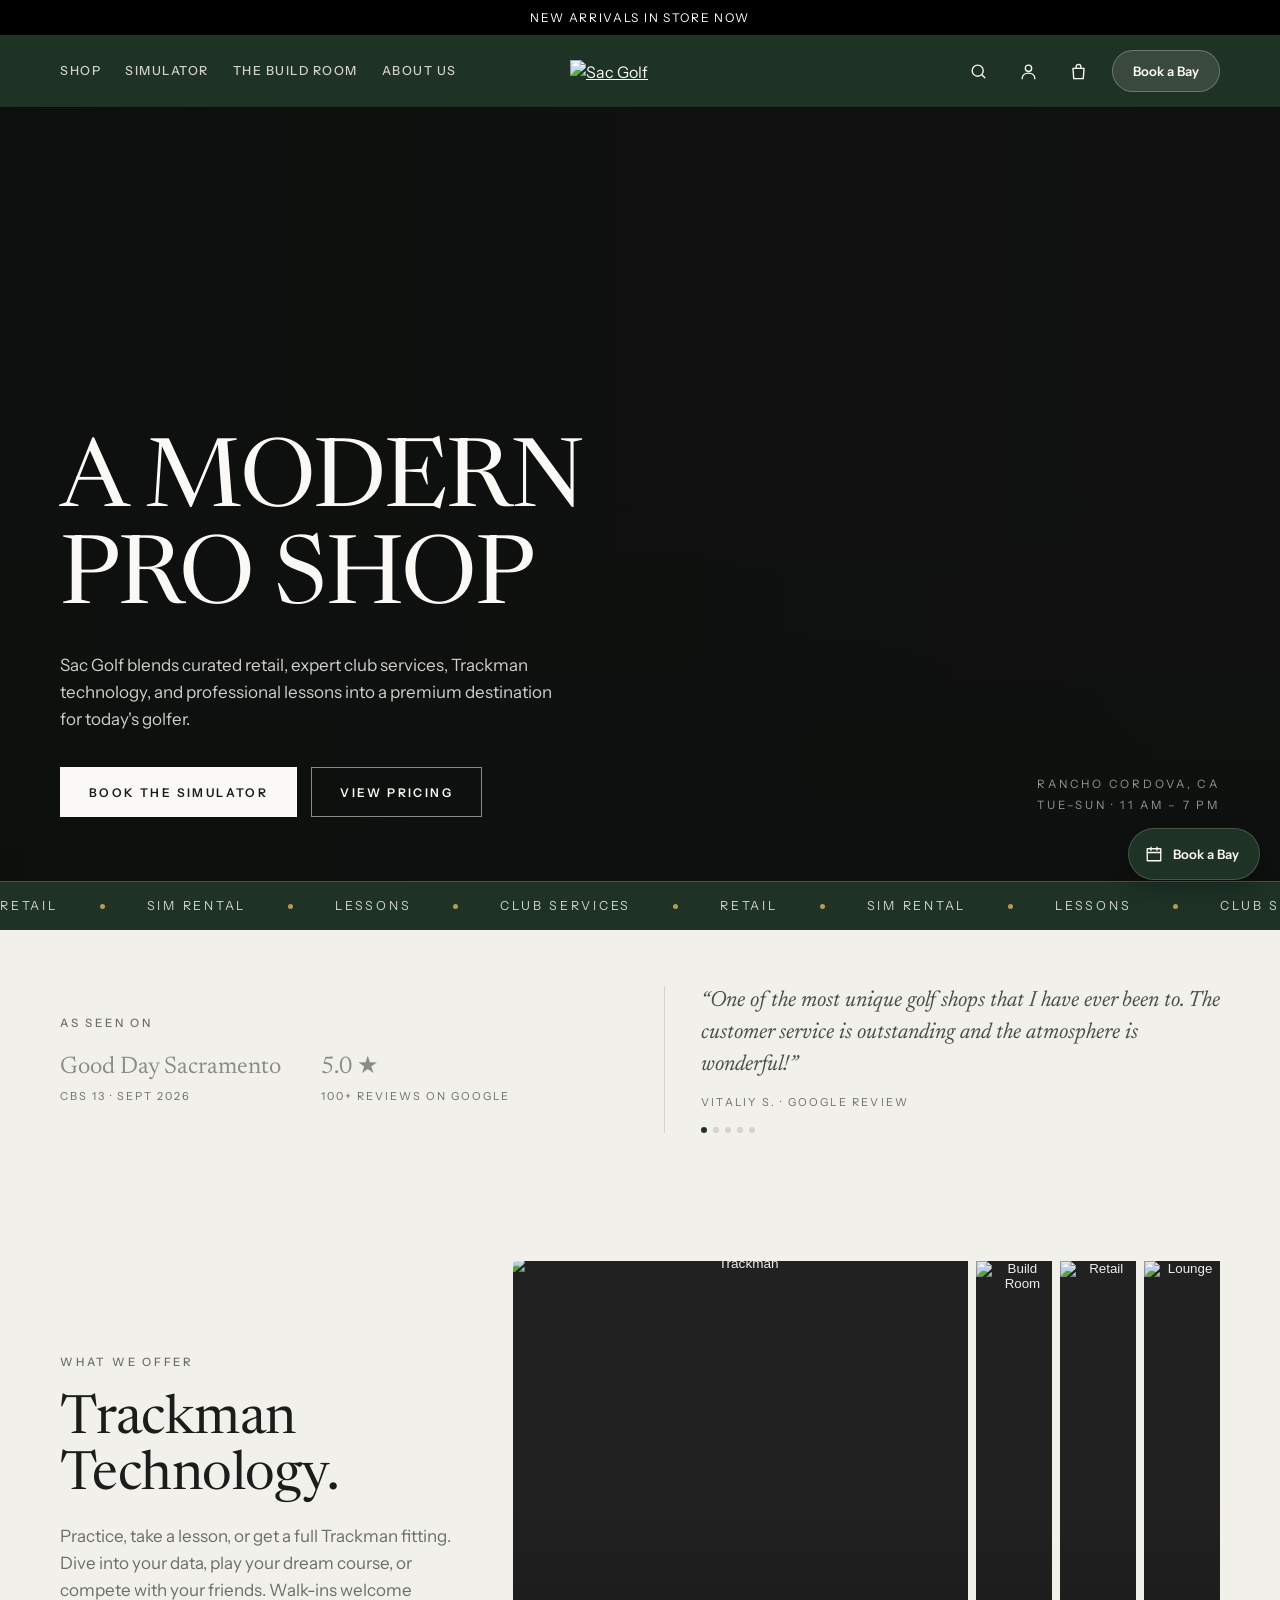
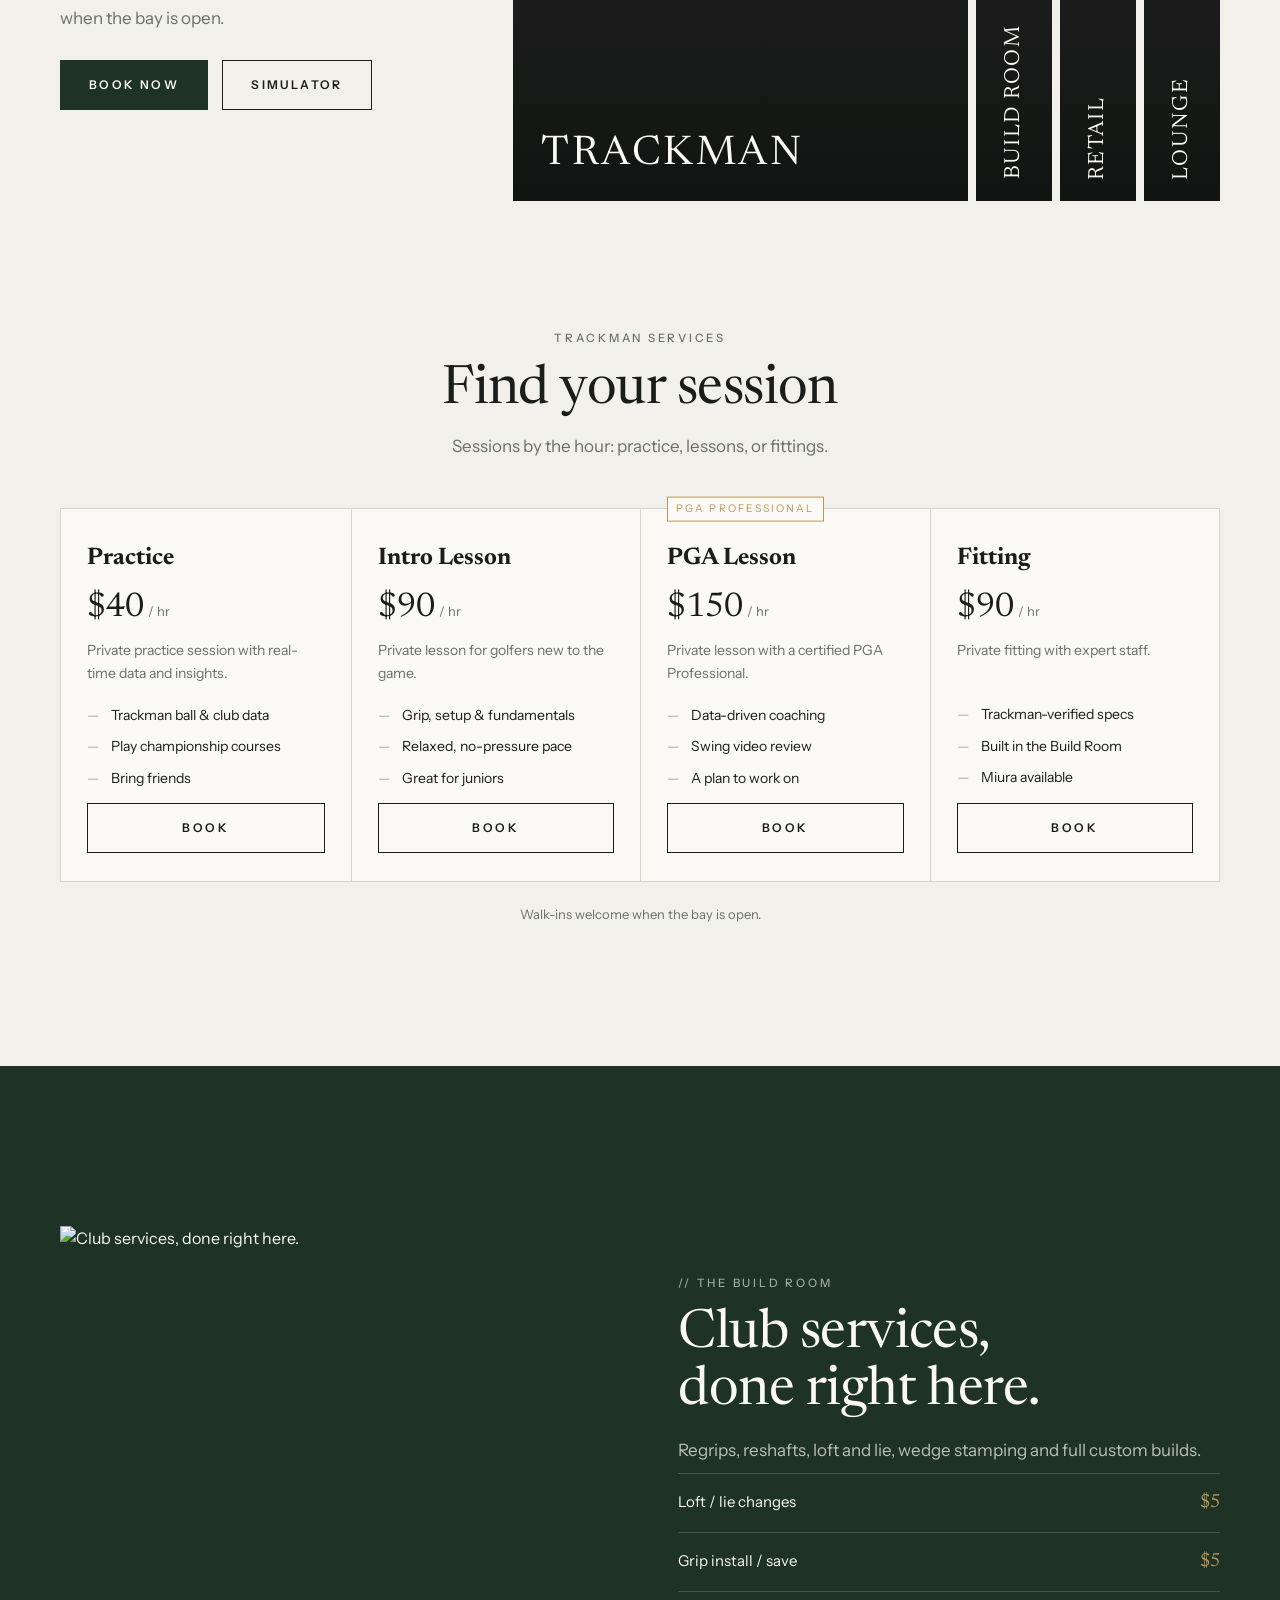
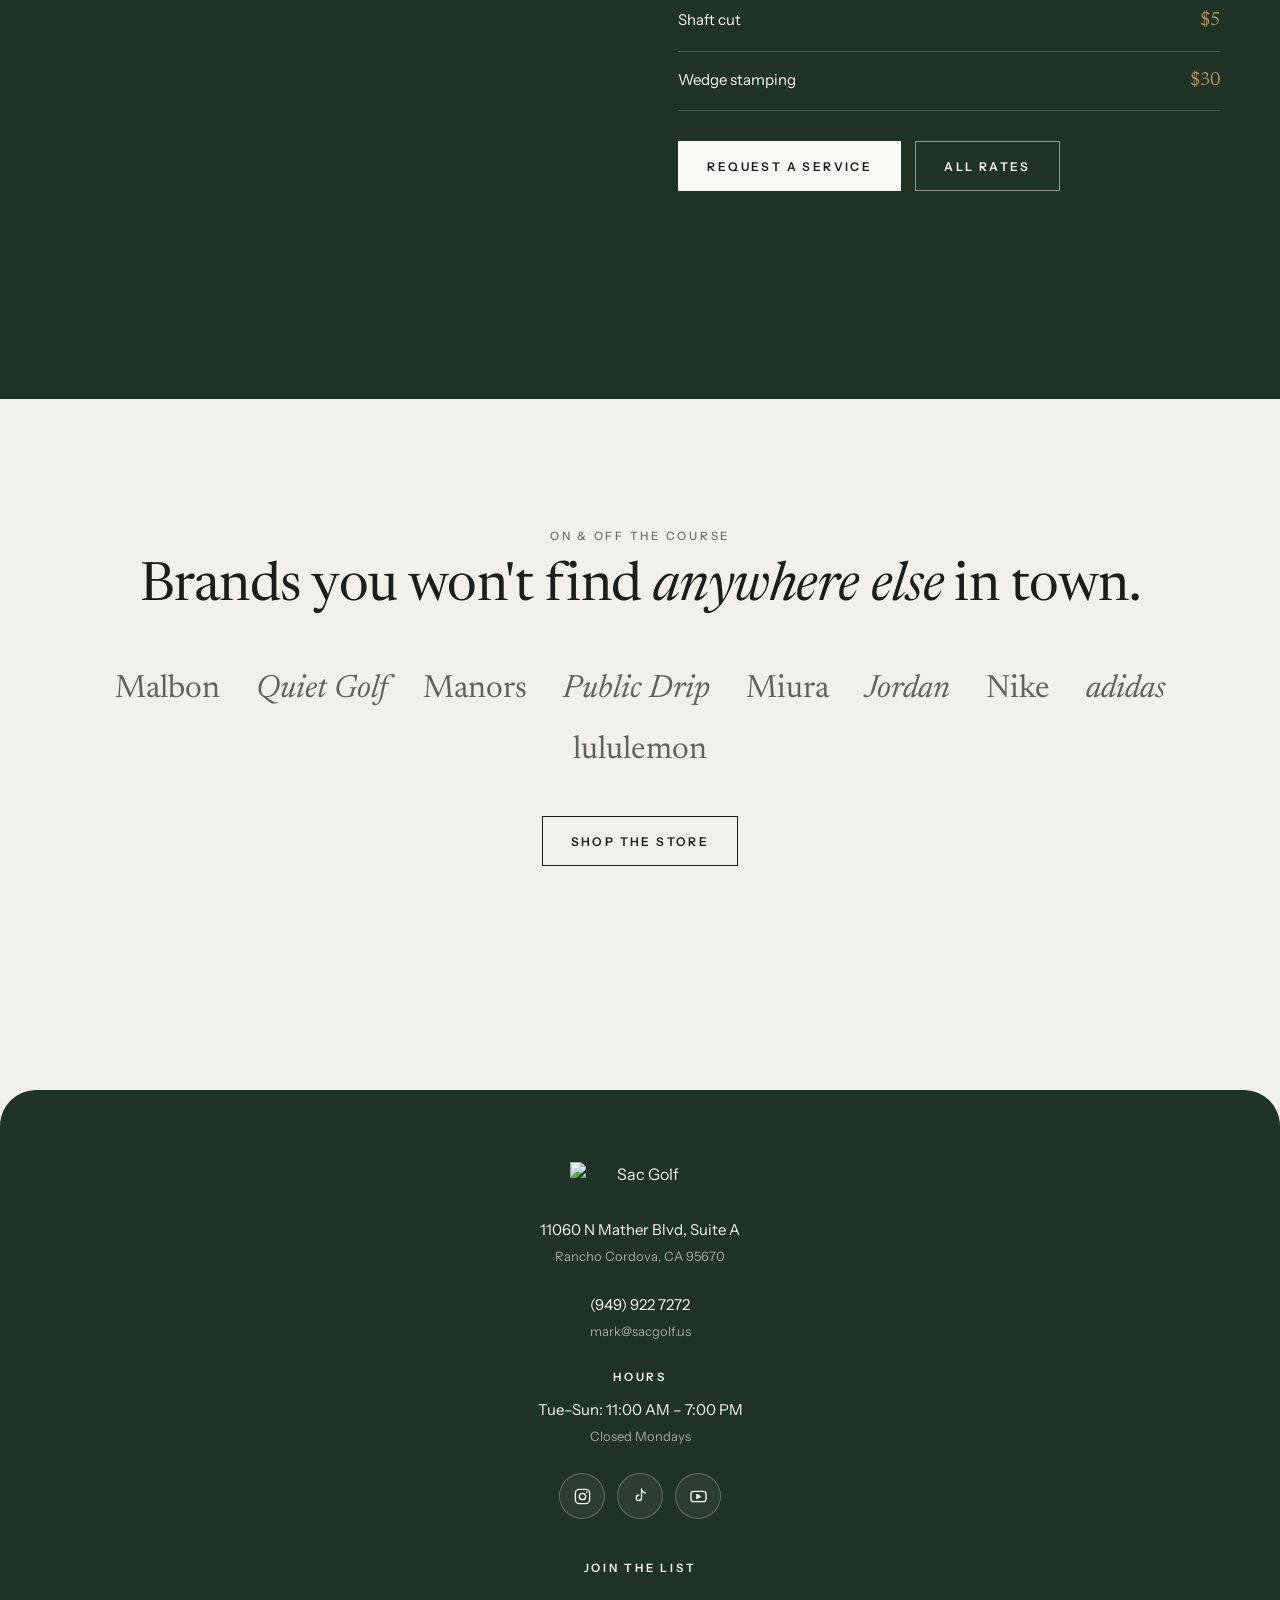
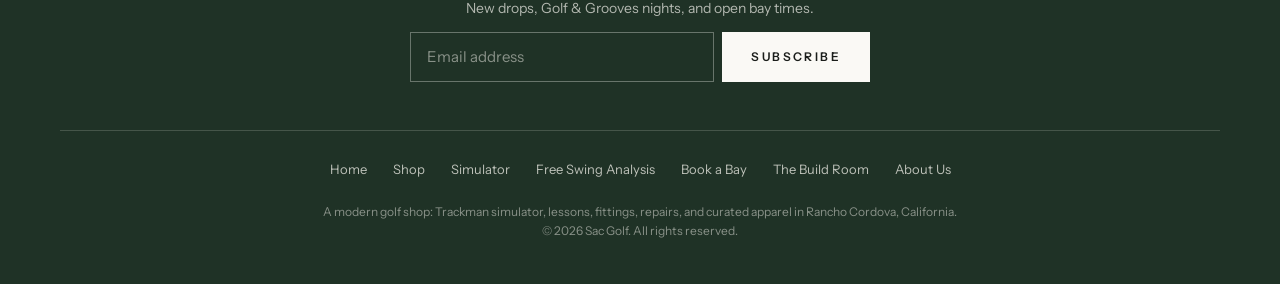
==== index.html @ 661e0b14 "Mirror Sac Golf sandbox theme preview (195742269811) for review" ====
<!doctype html>
<html lang="en">
<head>
  <meta charset="utf-8">
  <meta name="viewport" content="width=device-width, initial-scale=1, viewport-fit=cover">
  <link rel="canonical" href="index.html">
  <title>Sac Golf</title><meta name="description" content="A MODERN PRO SHOP - From curated retail and custom club builds to lessons, and professional fitting. Everything we do is centered around helping golfers get more out of their game.">
<link rel="icon" type="image/png" href="#" data-sg-offline="/cdn/shop/files/7.png">
  <link rel="preconnect" href="https://fonts.googleapis.com">
  <link rel="preconnect" href="https://fonts.gstatic.com" crossorigin>
  <link rel="stylesheet" href="https://fonts.googleapis.com/css2?family=Newsreader:ital,opsz,wght@0,6..72,300..500;1,6..72,300..500&family=Instrument+Sans:wght@400;500;600&family=JetBrains+Mono:wght@400;500&display=swap">
  <link href="assets/sg-base.css" rel="stylesheet" type="text/css" media="all" />
<meta property="og:image" content="https://cdn.shopify.com/s/files/1/1003/1339/9667/files/untitled-132_bd68ade9-c3cf-4fe1-9b6f-ddc241a2c832.jpg?v=1788037961" />
<meta property="og:image:secure_url" content="https://cdn.shopify.com/s/files/1/1003/1339/9667/files/untitled-132_bd68ade9-c3cf-4fe1-9b6f-ddc241a2c832.jpg?v=1788037961" />
<meta property="og:image:width" content="2912" />
<meta property="og:image:height" content="4368" />
<link rel="stylesheet" href="assets/review.css">
</head>
<body data-page="index">
  <a class="visually-hidden" href="#MainContent">Skip to content</a><div class="splash" aria-hidden="true"><img src="https://sac.golf/cdn/shop/files/LOGO-WHITE.png?width=320" alt="" width="150" height="24"><p>A modern pro shop.</p>
    </div><div id="shopify-section-sg-header" class="shopify-section"><div class="announce"><a href="contact.html">New arrivals in store now</a></div>
<header class="header">
  <div class="wrap header__row">
    <a class="header__logo" href="index.html" aria-label="Sac Golf home"><img src="https://sac.golf/cdn/shop/files/LOGO-WHITE.png?width=320" alt="Sac Golf" width="140" height="22"></a>
    <nav class="nav" aria-label="Main">
      <a href="contact.html">Shop</a>
      <div class="nav__group">
        <a href="simulator.html">Simulator</a>
        <div class="nav__menu">
          <a href="simulator.html?service=practice#book">Practice</a>
          <a href="simulator.html?service=lesson#book">Lessons</a>
          <a href="simulator.html?service=fitting#book">Fittings</a>
          <a href="simulator.html?service=free#book">Free Swing Analysis</a>
        </div>
      </div>
      <a href="repairs.html">The Build Room</a>
      <a href="about-sac-golf.html">About Us</a>
    </nav>
    <div class="header__tools">
      <a class="iconbtn hide-sm" href="#" data-sg-offline="/search" aria-label="Search"><svg width="19" height="19" viewBox="0 0 24 24" fill="none" stroke="currentColor" stroke-width="1.7" stroke-linecap="round"><circle cx="11" cy="11" r="7"/><path d="M20 20l-3.5-3.5"/></svg></a><a class="iconbtn hide-sm" href="#" data-sg-offline="/account" aria-label="Account"><svg width="19" height="19" viewBox="0 0 24 24" fill="none" stroke="currentColor" stroke-width="1.7" stroke-linecap="round"><circle cx="12" cy="8" r="4"/><path d="M4 21c0-4.4 3.6-7 8-7s8 2.6 8 7"/></svg></a><a class="iconbtn sg-cart" href="#" data-sg-offline="/cart" aria-label="Cart, 0 items"><svg width="19" height="19" viewBox="0 0 24 24" fill="none" stroke="currentColor" stroke-width="1.7" stroke-linecap="round" stroke-linejoin="round"><path d="M5 8h14l-1 13H6z"/><path d="M9 8V6a3 3 0 0 1 6 0v2"/></svg></a>
      <a class="pill hide-sm" href="simulator.html#book">Book a Bay</a>
      <button class="iconbtn menu-toggle" type="button" aria-label="Open menu" aria-expanded="false" aria-controls="drawer"><svg width="22" height="22" viewBox="0 0 24 24" fill="none" stroke="currentColor" stroke-width="1.7" stroke-linecap="round"><path d="M4 7h16M4 12h16M4 17h16"/></svg></button>
    </div>
  </div>
</header>
<div class="drawer" id="drawer" aria-hidden="true">
  <div class="drawer__top">
    <img src="https://sac.golf/cdn/shop/files/LOGO-WHITE.png?width=320" alt="Sac Golf" width="120" height="19">
    <button class="iconbtn drawer-close" type="button" aria-label="Close menu"><svg width="22" height="22" viewBox="0 0 24 24" fill="none" stroke="currentColor" stroke-width="1.7" stroke-linecap="round"><path d="M6 6l12 12M18 6L6 18"/></svg></button>
  </div>
  <a class="big" href="contact.html">Shop</a>
  <a class="big" href="simulator.html">Simulator</a>
  <a class="small" href="simulator.html?service=practice#book">Practice</a>
  <a class="small" href="simulator.html?service=lesson#book">Lessons</a>
  <a class="small" href="simulator.html?service=fitting#book">Fittings</a>
  <a class="small" href="simulator.html?service=free#book">Free Swing Analysis</a>
  <a class="big" href="repairs.html">The Build Room</a>
  <a class="big" href="about-sac-golf.html">About Us</a>
  <a class="small" href="#" data-sg-offline="/search">Search</a><a class="small" href="#" data-sg-offline="/account">Account</a><a class="btn btn--light" style="margin-top:24px" href="simulator.html#book">Book a Bay</a>
</div>
</div>
  <main id="MainContent">
    <div id="shopify-section-template--29298992841075__hero" class="shopify-section"><section class="hero" aria-labelledby="hero-title-template--29298992841075__hero"><video playsinline="true" autoplay="autoplay" loop="loop" muted="muted" preload="metadata" poster="https://sac.golf/cdn/shop/files/preview_images/21d7eeb1ca424744a8695c7374a95255.thumbnail.0000000000_1600x.jpg?v=1785068039"><source src="https://sac.golf/cdn/shop/videos/c/vp/21d7eeb1ca424744a8695c7374a95255/21d7eeb1ca424744a8695c7374a95255.HD-1080p-7.2Mbps-89930348.mp4?v=0" type="video/mp4"><img src="https://sac.golf/cdn/shop/files/preview_images/21d7eeb1ca424744a8695c7374a95255.thumbnail.0000000000_1600x.jpg?v=1785068039"></video>
<div class="wrap hero__inner">
    <div>
      <h1 id="hero-title-template--29298992841075__hero" class="display">A MODERN PRO SHOP</h1>
      <p class="lede">Sac Golf blends curated retail, expert club services, Trackman technology, and professional lessons into a premium destination for today's golfer.</p>
      <div class="hero__ctas"><a class="btn btn--light" href="simulator.html#book">Book the simulator</a><a class="btn btn--ghost-light" href="#pricing">View pricing</a></div>
    </div>
    <div class="hero__meta">Rancho Cordova, CA<br />
Tue–Sun · 11 AM – 7 PM</div>
  </div>
</section>
</div><div id="shopify-section-template--29298992841075__marquee" class="shopify-section"><div class="marquee" aria-label="Retail, Sim Rental, Lessons, Club Services">
  <div class="marquee__track" aria-hidden="true"><span >Retail</span><span >Sim Rental</span><span >Lessons</span><span >Club Services</span><span >Retail</span><span >Sim Rental</span><span >Lessons</span><span >Club Services</span><span >Retail</span><span >Sim Rental</span><span >Lessons</span><span >Club Services</span><span >Retail</span><span >Sim Rental</span><span >Lessons</span><span >Club Services</span></div>
</div>
</div><div id="shopify-section-template--29298992841075__proof" class="shopify-section"><section class="proof">
  <div class="wrap proof__grid">
    <div>
      <div class="eyebrow">As seen on</div>
      <div class="proof__marks"><div class="proof__mark" >Good Day Sacramento<small>CBS 13 · Sept 2026</small></div><div class="proof__mark" >5.0 ★<small>100+ reviews on Google</small></div></div>
    </div><figure class="proof__quote" style="margin:0" data-reviews><div class="review is-on" ><blockquote>“One of the most unique golf shops that I have ever been to. The customer service is outstanding and the atmosphere is wonderful!”</blockquote><cite>Vitaliy S. · Google review</cite></div><div class="review" ><blockquote>“Such a cool addition to Sacramento! This is exactly the kind of golf spot the area needed.”</blockquote><cite>Vanessa W. · Google review</cite></div><div class="review" ><blockquote>“Finally Sac has a modern golf shop, with brands you won't typically find anywhere else.”</blockquote><cite>Devin C. · Google review</cite></div><div class="review" ><blockquote>“Super nice place and super friendly environment! I love the look of the matching ferrules and grips!”</blockquote><cite>Eric M. · Google review</cite></div><div class="review" ><blockquote>“We visited Sac Golf for a golf event and the spot is super cool! We loved the upscale feel.”</blockquote><cite>Paula O. · Google review</cite></div><div class="review__dots" aria-hidden="true"><span class="on"></span><span></span><span></span><span></span><span></span></div></figure>
  </div>
</section>
</div><div id="shopify-section-template--29298992841075__offer" class="shopify-section"><section class="section" style="padding-top:clamp(40px,6vw,72px)">
  <div class="wrap">
    <div class="exp" data-exp>
      <div class="exp__copy reveal">
        <div class="eyebrow">What we offer</div><div class="exp__panel-text" >
            <h2 class="h2">Trackman Technology.</h2>
            <p class="lede" style="margin-top:18px">Practice, take a lesson, or get a full Trackman fitting. Dive into your data, play your dream course, or compete with your friends. Walk-ins welcome when the bay is open.</p>
            <div style="display:flex;gap:14px;flex-wrap:wrap;margin-top:28px"><a class="btn btn--dark" href="simulator.html#book">Book now</a><a class="btn btn--ghost" href="simulator.html">Simulator</a></div>
          </div><div class="exp__panel-text" hidden >
            <h2 class="h2">The Build Room.</h2>
            <p class="lede" style="margin-top:18px">From simple repairs, regrips and reshafts to full custom builds. Matching ferrules, grip colors, wedge stamping, all done in-house.</p>
            <div style="display:flex;gap:14px;flex-wrap:wrap;margin-top:28px"><a class="btn btn--dark" href="repairs.html#request">Inquire</a><a class="btn btn--ghost" href="repairs.html">See rates</a></div>
          </div><div class="exp__panel-text" hidden >
            <h2 class="h2">Curated Retail.</h2>
            <p class="lede" style="margin-top:18px">Apparel and accessories from the brands you won't find at a big-box store: Malbon, Quiet Golf, Manors, Public Drip, Jordan, lululemon, plus Miura irons.</p>
            <div style="display:flex;gap:14px;flex-wrap:wrap;margin-top:28px"><a class="btn btn--dark" href="contact.html">Shop now</a></div>
          </div><div class="exp__panel-text" hidden >
            <h2 class="h2">A place to hang.</h2>
            <p class="lede" style="margin-top:18px">More than a shop: a spot for the local golf community to connect, improve and enjoy the game. Golf & Grooves DJ nights, drops and good company.</p>
            <div style="display:flex;gap:14px;flex-wrap:wrap;margin-top:28px"><a class="btn btn--dark" href="about-sac-golf.html">About us</a><a class="btn btn--ghost" href="https://www.instagram.com/sacgolf/">@sacgolf</a></div>
          </div></div>
      <div class="exp__strip reveal" role="tablist" aria-label="What we offer"><button class="exp__item is-active" type="button" role="tab" aria-selected="true"><img src="https://sac.golf/cdn/shop/files/Screenshot_2026-08-18_at_6.21.37_PM.png?v=1787102600&amp;width=1400" alt="Trackman" srcset="https://sac.golf/cdn/shop/files/Screenshot_2026-08-18_at_6.21.37_PM.png?v=1787102600&amp;width=600 600w, //sac.golf/cdn/shop/files/Screenshot_2026-08-18_at_6.21.37_PM.png?v=1787102600&amp;width=900 900w, //sac.golf/cdn/shop/files/Screenshot_2026-08-18_at_6.21.37_PM.png?v=1787102600&amp;width=1200 1200w" width="1400" height="790" loading="lazy" sizes="100vw">
<span class="exp__label">Trackman</span>
          </button><button class="exp__item" type="button" role="tab" aria-selected="false"><img src="https://sac.golf/cdn/shop/files/DSC01276-2.heic?v=1788036621&amp;width=1400" alt="Build Room" srcset="https://sac.golf/cdn/shop/files/DSC01276-2.heic?v=1788036621&amp;width=600 600w, //sac.golf/cdn/shop/files/DSC01276-2.heic?v=1788036621&amp;width=900 900w, //sac.golf/cdn/shop/files/DSC01276-2.heic?v=1788036621&amp;width=1200 1200w" width="1400" height="2096" loading="lazy" sizes="100vw">
<span class="exp__label">Build Room</span>
          </button><button class="exp__item" type="button" role="tab" aria-selected="false"><img src="https://sac.golf/cdn/shop/files/untitled-132.jpg?v=1787967758&amp;width=1400" alt="Retail" srcset="https://sac.golf/cdn/shop/files/untitled-132.jpg?v=1787967758&amp;width=600 600w, //sac.golf/cdn/shop/files/untitled-132.jpg?v=1787967758&amp;width=900 900w, //sac.golf/cdn/shop/files/untitled-132.jpg?v=1787967758&amp;width=1200 1200w" width="1400" height="2100" loading="lazy" sizes="100vw">
<span class="exp__label">Retail</span>
          </button><button class="exp__item" type="button" role="tab" aria-selected="false"><img src="https://sac.golf/cdn/shop/files/untitled-133.jpg?v=1787968946&amp;width=1400" alt="Lounge" srcset="https://sac.golf/cdn/shop/files/untitled-133.jpg?v=1787968946&amp;width=600 600w, //sac.golf/cdn/shop/files/untitled-133.jpg?v=1787968946&amp;width=900 900w, //sac.golf/cdn/shop/files/untitled-133.jpg?v=1787968946&amp;width=1200 1200w" width="1400" height="933" loading="lazy" sizes="100vw">
<span class="exp__label">Lounge</span>
          </button></div>
    </div>
  </div>
</section>
</div><div id="shopify-section-template--29298992841075__pricing" class="shopify-section"><section class="section" id="pricing" style="padding-top:0">
  <div class="wrap">
    <div class="section__head section__head--center reveal">
      <div class="eyebrow">Trackman services</div>
      <h2 class="h2">Find your session</h2>
      <p class="lede">Sessions by the hour: practice, lessons, or fittings.</p>
    </div>
    <div class="tiers reveal"><article class="tier" ><h3 class="tier__name">Practice</h3>
          <div class="tier__price">$40<small>/ hr</small></div>
          <p class="tier__desc">Private practice session with real-time data and insights.</p><ul><li>Trackman ball & club data</li><li>Play championship courses</li><li>Bring friends</li></ul><a class="btn btn--ghost" href="simulator.html?service=practice#book">Book</a>
        </article><article class="tier" ><h3 class="tier__name">Intro Lesson</h3>
          <div class="tier__price">$90<small>/ hr</small></div>
          <p class="tier__desc">Private lesson for golfers new to the game.</p><ul><li>Grip, setup & fundamentals</li><li>Relaxed, no-pressure pace</li><li>Great for juniors</li></ul><a class="btn btn--ghost" href="simulator.html?service=intro#book">Book</a>
        </article><article class="tier" ><span class="tier__tag">PGA Professional</span><h3 class="tier__name">PGA Lesson</h3>
          <div class="tier__price">$150<small>/ hr</small></div>
          <p class="tier__desc">Private lesson with a certified PGA Professional.</p><ul><li>Data-driven coaching</li><li>Swing video review</li><li>A plan to work on</li></ul><a class="btn btn--ghost" href="simulator.html?service=pga#book">Book</a>
        </article><article class="tier" ><h3 class="tier__name">Fitting</h3>
          <div class="tier__price">$90<small>/ hr</small></div>
          <p class="tier__desc">Private fitting with expert staff.</p><ul><li>Trackman-verified specs</li><li>Built in the Build Room</li><li>Miura available</li></ul><a class="btn btn--ghost" href="simulator.html?service=fitting#book">Book</a>
        </article></div>
    <p class="tiers-note">Walk-ins welcome when the bay is open.</p>
  </div>
</section>
</div><div id="shopify-section-template--29298992841075__build" class="shopify-section"><section class="band section on-dark" id="">
  <div class="wrap split">
    <div class="split__media reveal"><img src="https://sac.golf/cdn/shop/files/Screenshot_2026-08-19_at_4.00.19_PM.png?v=1787180466&amp;width=1200" alt="Club services, done right here." srcset="https://sac.golf/cdn/shop/files/Screenshot_2026-08-19_at_4.00.19_PM.png?v=1787180466&amp;width=600 600w, //sac.golf/cdn/shop/files/Screenshot_2026-08-19_at_4.00.19_PM.png?v=1787180466&amp;width=900 900w, //sac.golf/cdn/shop/files/Screenshot_2026-08-19_at_4.00.19_PM.png?v=1787180466&amp;width=1200 1200w" width="1200" height="792" loading="lazy" sizes="100vw">
</div>
    <div class="reveal">
      <div class="eyebrow">// the build room</div>
      <h2 class="h2" style="margin-top:14px">Club services, done right here.</h2>
      <p class="lede" style="margin-top:18px">Regrips, reshafts, loft and lie, wedge stamping and full custom builds.</p>
      <div class="rates"><div class="rate" ><span>Loft / lie changes</span><span>$5</span></div><div class="rate" ><span>Grip install / save</span><span>$5</span></div><div class="rate" ><span>Shaft cut</span><span>$5</span></div><div class="rate" ><span>Wedge stamping</span><span>$30</span></div></div>
      <div style="display:flex;gap:14px;flex-wrap:wrap;margin-top:30px"><a class="btn btn--light" href="repairs.html#request">Request a service</a><a class="btn btn--ghost-light" href="repairs.html">All rates</a></div>
    </div>
  </div>
</section>
</div><div id="shopify-section-template--29298992841075__brands" class="shopify-section"><section class="section">
  <div class="wrap"><div class="section__head section__head--center reveal">
      <div class="eyebrow">On & Off the Course</div>
      <h2 class="h2">Brands you won't find <em>anywhere else</em> in town.</h2>
    </div><div class="brands reveal"><span>Malbon</span><span>Quiet Golf</span><span>Manors</span><span>Public Drip</span><span>Miura</span><span>Jordan</span><span>Nike</span><span>adidas</span><span>lululemon</span></div><div style="text-align:center;margin-top:40px"><a class="btn btn--ghost" href="contact.html">Shop the store</a></div></div>
</section>
</div>
  </main>
  <div id="shopify-section-sg-footer" class="shopify-section"><footer class="footer on-dark">
  <div class="wrap">
    <img class="footer__logo" src="https://sac.golf/cdn/shop/files/LOGO-WHITE.png?width=320" alt="Sac Golf" width="140" height="22" loading="lazy">
    <div class="footer__block">
      <a href="https://maps.google.com/?q=11060+N+Mather+Blvd%2C+Suite+A+Rancho+Cordova%2C+CA+95670" target="_blank" rel="noopener">11060 N Mather Blvd, Suite A</a>
      <span class="sub">Rancho Cordova, CA 95670</span>
    </div>
    <div class="footer__block">
      <a href="tel:9499227272">(949) 922 7272</a>
      <a class="sub" href="mailto:mark@sacgolf.us">mark@sacgolf.us</a>
    </div>
    <div class="footer__block">
      <h4>Hours</h4>
      <span>Tue–Sun: 11:00 AM – 7:00 PM</span>
      <span class="sub">Closed Mondays</span>
    </div>
    <div class="socials">
      <a href="https://www.instagram.com/sacgolf/" target="_blank" rel="noopener" aria-label="Instagram"><svg width="19" height="19" viewBox="0 0 24 24" fill="none" stroke="currentColor" stroke-width="1.7"><rect x="3" y="3" width="18" height="18" rx="5"/><circle cx="12" cy="12" r="4"/><circle cx="17.5" cy="6.5" r="1" fill="currentColor" stroke="none"/></svg></a>
      <a href="https://www.tiktok.com/@sacgolfclub" target="_blank" rel="noopener" aria-label="TikTok"><svg width="18" height="18" viewBox="0 0 24 24" fill="none" stroke="currentColor" stroke-width="1.7" stroke-linecap="round" stroke-linejoin="round"><path d="M14 3v11.5a3.5 3.5 0 1 1-3.5-3.5"/><path d="M14 3c.5 2.8 2.4 4.6 5 5"/></svg></a>
      <a href="https://www.youtube.com/@sacgolf" target="_blank" rel="noopener" aria-label="YouTube"><svg width="19" height="19" viewBox="0 0 24 24" fill="none" stroke="currentColor" stroke-width="1.7" stroke-linejoin="round"><rect x="2.5" y="5.5" width="19" height="13" rx="3.5"/><path d="M10 9.5v5l4.5-2.5z" fill="currentColor"/></svg></a>
    </div>
    <div class="news">
      <h4>Join the list</h4>
      <p>New drops, Golf &amp; Grooves nights, and open bay times.</p><form method="post" action="#" data-sg-offline-form id="sg-footer-news" accept-charset="UTF-8" class="contact-form"><input type="hidden" name="form_type" value="customer" /><input type="hidden" name="utf8" value="✓" /><input type="hidden" name="contact[tags]" value="newsletter"><label class="visually-hidden" for="sg-news-email">Email address</label>
          <input id="sg-news-email" type="email" name="contact[email]" placeholder="Email address" required autocomplete="email">
          <button class="btn btn--light" type="submit">Subscribe</button></form></div>
    <nav class="footer__links" aria-label="Footer">
      <a href="index.html">Home</a>
      <a href="contact.html">Shop</a>
      <a href="simulator.html">Simulator</a>
      <a href="simulator.html?service=free#book">Free Swing Analysis</a>
      <a href="simulator.html#book">Book a Bay</a>
      <a href="repairs.html">The Build Room</a>
      <a href="about-sac-golf.html">About Us</a>
    </nav>
    <p class="footer__legal">A modern golf shop: Trackman simulator, lessons, fittings, repairs, and curated apparel in Rancho Cordova, California.<br>&copy; 2026 Sac Golf. All rights reserved.</p>
  </div>
</footer>
<a class="fab" href="simulator.html#book"><svg width="18" height="18" viewBox="0 0 24 24" fill="none" stroke="currentColor" stroke-width="1.8" stroke-linecap="round" stroke-linejoin="round"><rect x="3" y="5" width="18" height="16"/><path d="M3 10h18M8 3v4M16 3v4"/></svg>Book a Bay</a>
</div>
  <script src="assets/sg-main.js" defer></script>
<script src="assets/review.js" defer></script>
</body>
</html>
---- assets/sg-base.css ----
:root{--forest:#1F3226;--forest-2:#27402F;--bone:#F1F0EA;--bone-2:#E8E6DD;--paper:#FAF9F5;--ink:#1A1D1A;--muted:#6A6F68;--line:#D6D4CA;--line-dark:rgba(241,240,234,.18);--brass:#B8995C;--serif:"Newsreader","Iowan Old Style",Georgia,serif;--sans:"Instrument Sans","Helvetica Neue",Helvetica,Arial,sans-serif;--gutter:clamp(16px,4vw,40px);--max:1240px;--header-h:72px}*{box-sizing:border-box}[hidden]{display:none!important}html{scroll-behavior:smooth}body{margin:0;background:var(--bone);color:var(--ink);font-family:var(--sans);font-size:16px;line-height:1.6;-webkit-font-smoothing:antialiased}img,video{max-width:100%;display:block}a{color:inherit}:focus-visible{outline:2px solid var(--brass);outline-offset:3px}.visually-hidden{position:absolute!important;width:1px;height:1px;overflow:hidden;clip:rect(0 0 0 0);white-space:nowrap}.wrap{max-width:var(--max);margin:0 auto;padding-inline:var(--gutter)}.eyebrow{font-family:var(--sans);font-size:11.5px;font-weight:500;letter-spacing:.24em;text-transform:uppercase;color:var(--muted)}.on-dark .eyebrow,.eyebrow--light{color:#f1f0ea9e}.display{font-family:var(--serif);font-weight:400;letter-spacing:-.015em;line-height:1.02;margin:0;text-wrap:balance}.display em{font-style:italic}.h2{font-family:var(--serif);font-weight:400;font-size:clamp(34px,4.4vw,54px);line-height:1.05;letter-spacing:-.01em;margin:0;text-wrap:balance}.lede{font-size:17px;line-height:1.6;color:var(--muted);max-width:52ch;margin:0}.btn{display:inline-flex;align-items:center;justify-content:center;gap:10px;min-height:50px;padding:0 28px;font-family:var(--sans);font-size:12px;font-weight:600;letter-spacing:.2em;text-transform:uppercase;text-decoration:none;border:1px solid transparent;cursor:pointer;transition:background .2s,color .2s,border-color .2s}.btn--light{background:var(--paper);color:var(--ink)}.btn--light:hover{background:#fff}.btn--ghost-light{border-color:#f1f0ea8c;color:var(--paper);background:transparent}.btn--ghost-light:hover{background:#f1f0ea1a;border-color:var(--paper)}.btn--dark{background:var(--forest);color:var(--paper)}.btn--dark:hover{background:var(--forest-2)}.btn--ghost{border-color:var(--ink);color:var(--ink);background:transparent}.btn--ghost:hover{background:var(--ink);color:var(--paper)}.textlink{font-size:11.5px;font-weight:600;letter-spacing:.22em;text-transform:uppercase;text-decoration:none;display:inline-flex;gap:10px;align-items:center;color:var(--muted)}.textlink:hover{color:var(--ink)}.textlink svg{transition:transform .2s}.textlink:hover svg{transform:translate(3px)}.splash{position:fixed;top:0;right:0;bottom:0;left:0;z-index:100;background:var(--forest);color:var(--paper);display:flex;flex-direction:column;align-items:center;justify-content:center;gap:22px;transition:opacity .6s ease,visibility .6s}.splash img{width:150px;opacity:.95}.splash p{font-family:var(--serif);font-style:italic;font-size:19px;margin:0;opacity:.85}.splash.is-done{opacity:0;visibility:hidden}@media(prefers-reduced-motion:reduce){.splash{display:none}}.announce{background:var(--forest-2);color:#f1f0eacc;text-align:center;font-size:12px;letter-spacing:.14em;text-transform:uppercase;padding:8px var(--gutter)}.announce a{text-decoration:none}.header{position:sticky;top:0;z-index:50;background:var(--forest);color:var(--paper);box-shadow:0 1px #0003}.header__row{height:var(--header-h);display:flex;align-items:center;gap:28px}.header__logo img{height:22px;width:auto}.nav{display:flex;align-items:center;gap:30px;margin-left:auto}.nav__group{display:flex;align-items:center}.nav a,.nav button{font-family:var(--sans);font-size:12.5px;font-weight:500;letter-spacing:.14em;text-transform:uppercase;text-decoration:none;color:#f1f0ead9;background:none;border:0;padding:8px 0;cursor:pointer;position:relative}.nav a:hover,.nav a[aria-current=page],.nav button:hover{color:var(--paper)}.nav a[aria-current=page]:after{content:"";position:absolute;left:0;right:0;bottom:2px;height:1px;background:var(--brass)}.nav__group{position:relative}.nav__menu{position:absolute;top:calc(100% + 14px);left:-18px;min-width:200px;background:var(--forest);border:1px solid var(--line-dark);padding:10px 0;display:none}.nav__group:hover .nav__menu,.nav__group:focus-within .nav__menu{display:block}.nav__menu a{display:block;padding:9px 18px;letter-spacing:.12em}.nav__menu:before{content:"";position:absolute;left:0;right:0;top:-16px;height:16px}.header__tools{display:flex;align-items:center;gap:6px;margin-left:12px}.iconbtn{width:44px;height:44px;display:inline-flex;align-items:center;justify-content:center;color:var(--paper);background:none;border:0;border-radius:50%;cursor:pointer;text-decoration:none}.iconbtn:hover{background:#f1f0ea14}.pill{display:inline-flex;align-items:center;min-height:42px;padding:0 20px;border-radius:999px;background:#f1f0ea1f;border:1px solid rgba(241,240,234,.28);color:var(--paper);font-size:13px;font-weight:600;text-decoration:none;margin-left:6px;white-space:nowrap}.pill:hover{background:#f1f0ea33}.menu-toggle{display:none}.drawer{position:fixed;top:0;right:0;bottom:0;left:0;z-index:60;background:var(--forest);color:var(--paper);padding:24px var(--gutter);display:flex;flex-direction:column;gap:8px;transform:translate(100%);transition:transform .35s ease;overflow-y:auto}.drawer.is-open{transform:none}.drawer__top{display:flex;justify-content:space-between;align-items:center;margin-bottom:28px}.drawer a.big{font-family:var(--serif);font-size:34px;text-decoration:none;padding:6px 0;border-bottom:1px solid var(--line-dark)}.drawer a.small{font-size:13px;letter-spacing:.16em;text-transform:uppercase;text-decoration:none;color:#f1f0eab3;padding:10px 0 10px 16px}@media(max-width:980px){.nav,.header__tools .hide-sm{display:none}.menu-toggle{display:inline-flex}.header__tools{margin-left:auto}}.hero{position:relative;min-height:min(86vh,820px);display:flex;align-items:flex-end;color:var(--paper);overflow:hidden;background:#111}.hero video,.hero .hero__img{position:absolute;top:0;right:0;bottom:0;left:0;width:100%;height:100%;object-fit:cover}.hero:after{content:"";position:absolute;top:0;right:0;bottom:0;left:0;background:linear-gradient(90deg,#0c100dc7,#0c100d73 45%,#0c100d26),linear-gradient(0deg,rgba(12,16,13,.55),transparent 45%)}.hero__inner{position:relative;z-index:1;width:100%;padding-block:120px 64px;display:grid;grid-template-columns:minmax(0,1fr) auto;align-items:end;gap:32px}.hero h1{font-size:clamp(48px,7.4vw,96px);max-width:11ch}.hero .lede{color:#f1f0ead9;margin-top:22px;max-width:46ch}.hero__ctas{display:flex;flex-wrap:wrap;gap:14px;margin-top:34px}.hero__meta{font-size:11.5px;letter-spacing:.24em;text-transform:uppercase;color:#f1f0ea99;text-align:right;line-height:1.9}@media(max-width:760px){.hero__inner{grid-template-columns:1fr}.hero__meta{text-align:left}}.marquee{background:var(--forest);color:#f1f0ead9;overflow:hidden;border-top:1px solid var(--line-dark)}.marquee__track{display:flex;gap:42px;width:max-content;padding:14px 0;animation:marquee 38s linear infinite;font-size:12.5px;letter-spacing:.22em;text-transform:uppercase}.marquee__track span{display:inline-flex;align-items:center;gap:42px}.marquee__track span:after{content:"";width:5px;height:5px;border-radius:50%;background:var(--brass)}@keyframes marquee{to{transform:translate(-50%)}}@media(prefers-reduced-motion:reduce){.marquee__track{animation:none}}.proof{padding-block:56px}.proof__grid{display:grid;grid-template-columns:minmax(0,1fr) minmax(0,1fr);gap:48px;align-items:center}.proof__marks{display:flex;flex-wrap:wrap;gap:18px 40px;align-items:baseline;margin-top:16px}.proof__mark{font-family:var(--serif);font-size:24px;color:#8a8d86}.proof__mark small{display:block;font-family:var(--sans);font-size:11px;letter-spacing:.18em;text-transform:uppercase;color:var(--muted);margin-top:2px}.proof__quote{border-left:1px solid var(--line);padding-left:36px}.proof__quote blockquote{margin:0;font-family:var(--serif);font-style:italic;font-size:22px;line-height:1.45;color:#4a4e48}.proof__quote cite{display:block;margin-top:12px;font-style:normal;font-size:11px;letter-spacing:.2em;text-transform:uppercase;color:var(--muted)}@media(max-width:760px){.proof__grid{grid-template-columns:1fr}.proof__quote{border-left:0;border-top:1px solid var(--line);padding:28px 0 0}}.section{padding-block:clamp(72px,10vw,128px)}.section--tight{padding-block:clamp(48px,7vw,88px)}.section__head{display:flex;flex-direction:column;gap:14px;margin-bottom:48px}.section__head--center{align-items:center;text-align:center}.section__head--center .lede{margin-inline:auto}.exp{display:grid;grid-template-columns:minmax(0,.9fr) minmax(0,1.6fr);gap:56px;align-items:center}.exp__copy{display:flex;flex-direction:column;gap:20px;min-height:340px;justify-content:center}.exp__copy .lede{color:var(--muted)}.exp__panel-text[hidden]{display:none}.exp__strip{display:flex;gap:8px;height:clamp(380px,46vw,540px)}.exp__item{position:relative;flex:1 1 0;min-width:0;overflow:hidden;border:0;padding:0;cursor:pointer;background:#222;color:var(--paper);transition:flex-grow .6s cubic-bezier(.2,.7,.2,1)}.exp__item.is-active{flex-grow:6}.exp__item img{position:absolute;top:0;right:0;bottom:0;left:0;width:100%;height:100%;object-fit:cover;transition:transform .8s ease}.exp__item:after{content:"";position:absolute;top:0;right:0;bottom:0;left:0;background:linear-gradient(0deg,#0a0e0bb3,#0a0e0b0d 55%)}.exp__item.is-active img{transform:scale(1.02)}.exp__label{position:absolute;z-index:1;left:50%;bottom:22px;transform:translate(-50%) rotate(180deg);writing-mode:vertical-rl;font-family:var(--serif);font-size:22px;letter-spacing:.06em;text-transform:uppercase;white-space:nowrap}.exp__item.is-active .exp__label{writing-mode:horizontal-tb;transform:none;left:28px;bottom:26px;font-size:clamp(28px,3.2vw,42px)}@media(prefers-reduced-motion:reduce){.exp__item,.exp__item img{transition:none}}@media(max-width:860px){.exp{grid-template-columns:1fr;gap:28px}.exp__copy{min-height:0}.exp__strip{flex-direction:column;height:auto}.exp__item{height:74px;flex:none}.exp__item.is-active{height:320px}.exp__label,.exp__item.is-active .exp__label{writing-mode:horizontal-tb;transform:none;left:20px;bottom:18px;font-size:22px}.exp__item.is-active .exp__label{font-size:30px}}.tiers{display:grid;grid-template-columns:repeat(4,minmax(0,1fr));border:1px solid var(--line);background:var(--paper)}.tier{position:relative;padding:30px 26px 28px;display:flex;flex-direction:column;gap:14px;border-left:1px solid var(--line)}.tier:first-child{border-left:0}.tier--feature{background:var(--bone)}.tier__name{font-family:var(--serif);font-size:24px;margin:0}.tier__price{font-family:var(--serif);font-size:34px;line-height:1}.tier__price small{font-family:var(--sans);font-size:13px;color:var(--muted);margin-left:4px}.tier__desc{font-size:14px;color:var(--muted);margin:0;min-height:44px}.tier ul{list-style:none;margin:6px 0 0;padding:0;display:flex;flex-direction:column;gap:9px;font-size:14px}.tier li{display:flex;gap:12px}.tier li:before{content:"\2014";color:#a8aaa2}.tier .btn{margin-top:auto}.tier__tag{position:absolute;top:0;left:26px;transform:translateY(-50%);background:var(--paper);font-size:10.5px;letter-spacing:.2em;text-transform:uppercase;color:var(--brass);border:1px solid var(--brass);padding:3px 8px}.tiers-note{text-align:center;margin-top:22px;font-size:13px;color:var(--muted)}@media(max-width:1020px){.tiers{grid-template-columns:repeat(2,minmax(0,1fr))}.tier:nth-child(3){border-left:0}.tier:nth-child(n+3){border-top:1px solid var(--line)}}@media(max-width:560px){.tiers{grid-template-columns:1fr}.tier{border-left:0!important}.tier+.tier{border-top:1px solid var(--line)}}.band{background:var(--forest);color:var(--paper)}.split{display:grid;grid-template-columns:minmax(0,1fr) minmax(0,1fr);gap:clamp(32px,6vw,88px);align-items:center}.split__media{position:relative;aspect-ratio:4/5;overflow:hidden}.split__media img{width:100%;height:100%;object-fit:cover}.split .lede{color:#f1f0eabd}@media(max-width:860px){.split{grid-template-columns:1fr}.split__media{aspect-ratio:4/3}}.rates{border-top:1px solid var(--line-dark);margin-top:8px}.rates--light{border-top-color:var(--line)}.rate{display:flex;justify-content:space-between;align-items:baseline;gap:16px;padding:14px 0;border-bottom:1px solid var(--line-dark);font-size:15px}.rates--light .rate{border-bottom-color:var(--line)}.rate span:last-child{font-family:var(--serif);font-size:19px;color:var(--brass);font-variant-numeric:tabular-nums}.brands{display:flex;flex-wrap:wrap;justify-content:center;gap:10px 36px;font-family:var(--serif);font-size:clamp(22px,2.6vw,32px);color:#5e625b}.brands span{white-space:nowrap}.brands span:nth-child(2n){font-style:italic}.form{display:grid;grid-template-columns:repeat(2,minmax(0,1fr));gap:16px}.field{display:flex;flex-direction:column;gap:6px}.field--full{grid-column:1/-1}.field label{font-size:11.5px;font-weight:600;letter-spacing:.18em;text-transform:uppercase;color:var(--muted)}.field input,.field textarea{font:inherit;font-size:15px;color:var(--ink);background:var(--paper);border:1px solid var(--line);padding:14px 16px;border-radius:0;min-height:50px}.field textarea{min-height:130px;resize:vertical}.field input:focus,.field textarea:focus{outline:none;border-color:var(--forest);box-shadow:0 0 0 1px var(--forest)}.form__note{grid-column:1/-1;font-size:13px;color:var(--muted);margin:0}.form__status{grid-column:1/-1;font-size:14px;padding:12px 16px;background:#e3eadf;color:var(--forest)}@media(max-width:560px){.form{grid-template-columns:1fr}}.cardline{display:grid;grid-template-columns:repeat(3,minmax(0,1fr));gap:1px;background:var(--line);border:1px solid var(--line)}.cardline>div{background:var(--paper);padding:28px 26px;display:flex;flex-direction:column;gap:10px}.cardline h3{font-family:var(--serif);font-weight:400;font-size:24px;margin:0}.cardline p{margin:0;font-size:14.5px;color:var(--muted)}@media(max-width:860px){.cardline{grid-template-columns:1fr}}.phero{background:var(--forest);color:var(--paper);padding-block:clamp(72px,10vw,120px) clamp(48px,6vw,72px)}.phero h1{font-size:clamp(46px,7vw,88px)}.phero .lede{color:#f1f0eac2;margin-top:20px}.phero__row{display:grid;grid-template-columns:minmax(0,1.2fr) minmax(0,.8fr);gap:48px;align-items:end}@media(max-width:860px){.phero__row{grid-template-columns:1fr}}.footer{background:var(--forest);color:var(--paper);border-radius:36px 36px 0 0;margin-top:clamp(56px,8vw,96px);padding-block:72px 32px;text-align:center}.footer__logo{width:140px;margin:0 auto 34px}.footer__block{display:flex;flex-direction:column;gap:4px;align-items:center;margin-bottom:26px;font-size:15px}.footer__block .sub{font-size:13px;color:#f1f0ea9e}.footer__block a{text-decoration:none}.footer__block a:hover{text-decoration:underline}.footer h4{font-size:11.5px;letter-spacing:.24em;text-transform:uppercase;margin:0 0 8px;font-weight:600}.socials{display:flex;gap:12px;justify-content:center;margin:26px 0 40px}.socials a{width:46px;height:46px;border-radius:50%;border:1px solid rgba(241,240,234,.28);display:inline-flex;align-items:center;justify-content:center;background:#f1f0ea0f}.socials a:hover{background:#f1f0ea29}.news{max-width:460px;margin:0 auto 48px;display:flex;flex-direction:column;gap:12px}.news p{margin:0;font-size:14px;color:#f1f0eab3}.news form{display:flex;gap:8px}.news input{flex:1;min-width:0;font:inherit;font-size:15px;background:transparent;border:1px solid rgba(241,240,234,.35);color:var(--paper);padding:0 16px;min-height:50px}.news input::placeholder{color:#f1f0ea80}.news .btn{min-height:50px}.footer__links{display:flex;flex-wrap:wrap;justify-content:center;gap:10px 26px;padding-top:28px;border-top:1px solid var(--line-dark);font-size:13px}.footer__links a{text-decoration:none;color:#f1f0eabf}.footer__links a:hover{color:var(--paper)}.footer__legal{margin-top:22px;font-size:12px;color:#f1f0ea80}.fab{position:fixed;right:20px;bottom:20px;z-index:40;display:inline-flex;align-items:center;gap:10px;min-height:52px;padding:0 20px 0 16px;border-radius:999px;background:var(--forest);color:var(--paper);text-decoration:none;font-size:13px;font-weight:600;box-shadow:0 8px 24px #00000040;border:1px solid rgba(241,240,234,.18)}.fab:hover{background:var(--forest-2)}.reveal{transition:opacity .8s ease,transform .8s ease}.js .reveal:not(.is-in){opacity:.001;transform:translateY(18px)}@media(prefers-reduced-motion:reduce){.js .reveal:not(.is-in){opacity:1;transform:none}}.sg-cart{position:relative}.sg-cart__count{position:absolute;top:6px;right:4px;min-width:17px;height:17px;padding:0 4px;border-radius:9px;background:var(--brass);color:var(--ink);font-size:10.5px;font-weight:600;display:flex;align-items:center;justify-content:center}.hero video{position:absolute;top:0;right:0;bottom:0;left:0;width:100%;height:100%;object-fit:cover}.split__media img,.sg-about__pics img{width:100%;height:100%;object-fit:cover}.band .split>div>img{margin-top:32px;aspect-ratio:3/2;object-fit:cover;width:100%}.sg-about__pics{display:grid;grid-template-columns:minmax(0,1.15fr) minmax(0,.85fr);gap:clamp(24px,4vw,48px);align-items:end}.sg-about__pics img:first-child{aspect-ratio:16/10}.sg-about__pics img:last-child{aspect-ratio:3/4}.sg-about__story{display:grid;grid-template-columns:minmax(0,.8fr) minmax(0,1.2fr);gap:48px}.sg-about__text{display:flex;flex-direction:column;gap:22px;max-width:62ch}.sg-about__text .display{font-size:clamp(24px,2.6vw,32px);line-height:1.35}.sg-about__text p:not(.display){margin:0;color:var(--muted);font-size:17px}@media(max-width:860px){.sg-about__pics,.sg-about__story{grid-template-columns:1fr}}.footer .news form{display:flex;gap:8px}.proof__quote[data-reviews]{display:grid}.proof__quote .review{grid-area:1/1;opacity:0;transition:opacity .6s ease;pointer-events:none}.proof__quote .review.is-on{opacity:1;pointer-events:auto}.proof__quote:not([data-reviews]) .review{opacity:1}.review__dots{display:flex;gap:6px;margin-top:16px;grid-area:2/1}.review__dots span{width:6px;height:6px;border-radius:50%;background:var(--line)}.review__dots span.on{background:var(--forest)}@media(prefers-reduced-motion:reduce){.proof__quote .review{transition:none}}.tier{transition:background .2s}.tier:hover,.tier:focus-within{background:var(--bone)}.tier:hover .btn--ghost,.tier:focus-within .btn--ghost{background:var(--ink);color:var(--paper)}.footer__logo,.splash img,.drawer__top img{height:auto!important}.header__logo img{height:22px;width:auto!important}.announce{background:#000;color:#fff}.announce a{color:#fff}.header__row{display:grid;grid-template-columns:minmax(0,1fr) auto minmax(0,1fr);grid-template-areas:"nav logo tools";gap:20px}.header__row .nav{grid-area:nav;justify-self:start;margin-left:0;gap:24px;display:flex}.header__row .nav a{white-space:nowrap;letter-spacing:.12em}.header__row .header__logo{grid-area:logo;justify-self:center}.header__row .header__tools{grid-area:tools;justify-self:end;margin-left:0}.header__row .menu-toggle{display:none}.header__row .header__tools .hide-sm{display:inline-flex}@media(max-width:1180px){.header__row{gap:14px}.header__row .nav{gap:16px}.header__row .nav a{font-size:11px;letter-spacing:.08em}.header__row .pill{padding:0 14px;font-size:12px}}@media(max-width:860px){.header__row .nav,.header__row .header__tools .hide-sm{display:none}.header__row .menu-toggle{display:inline-flex}}
/*# sourceMappingURL=/cdn/shop/t/3/assets/sg-base.css.map */
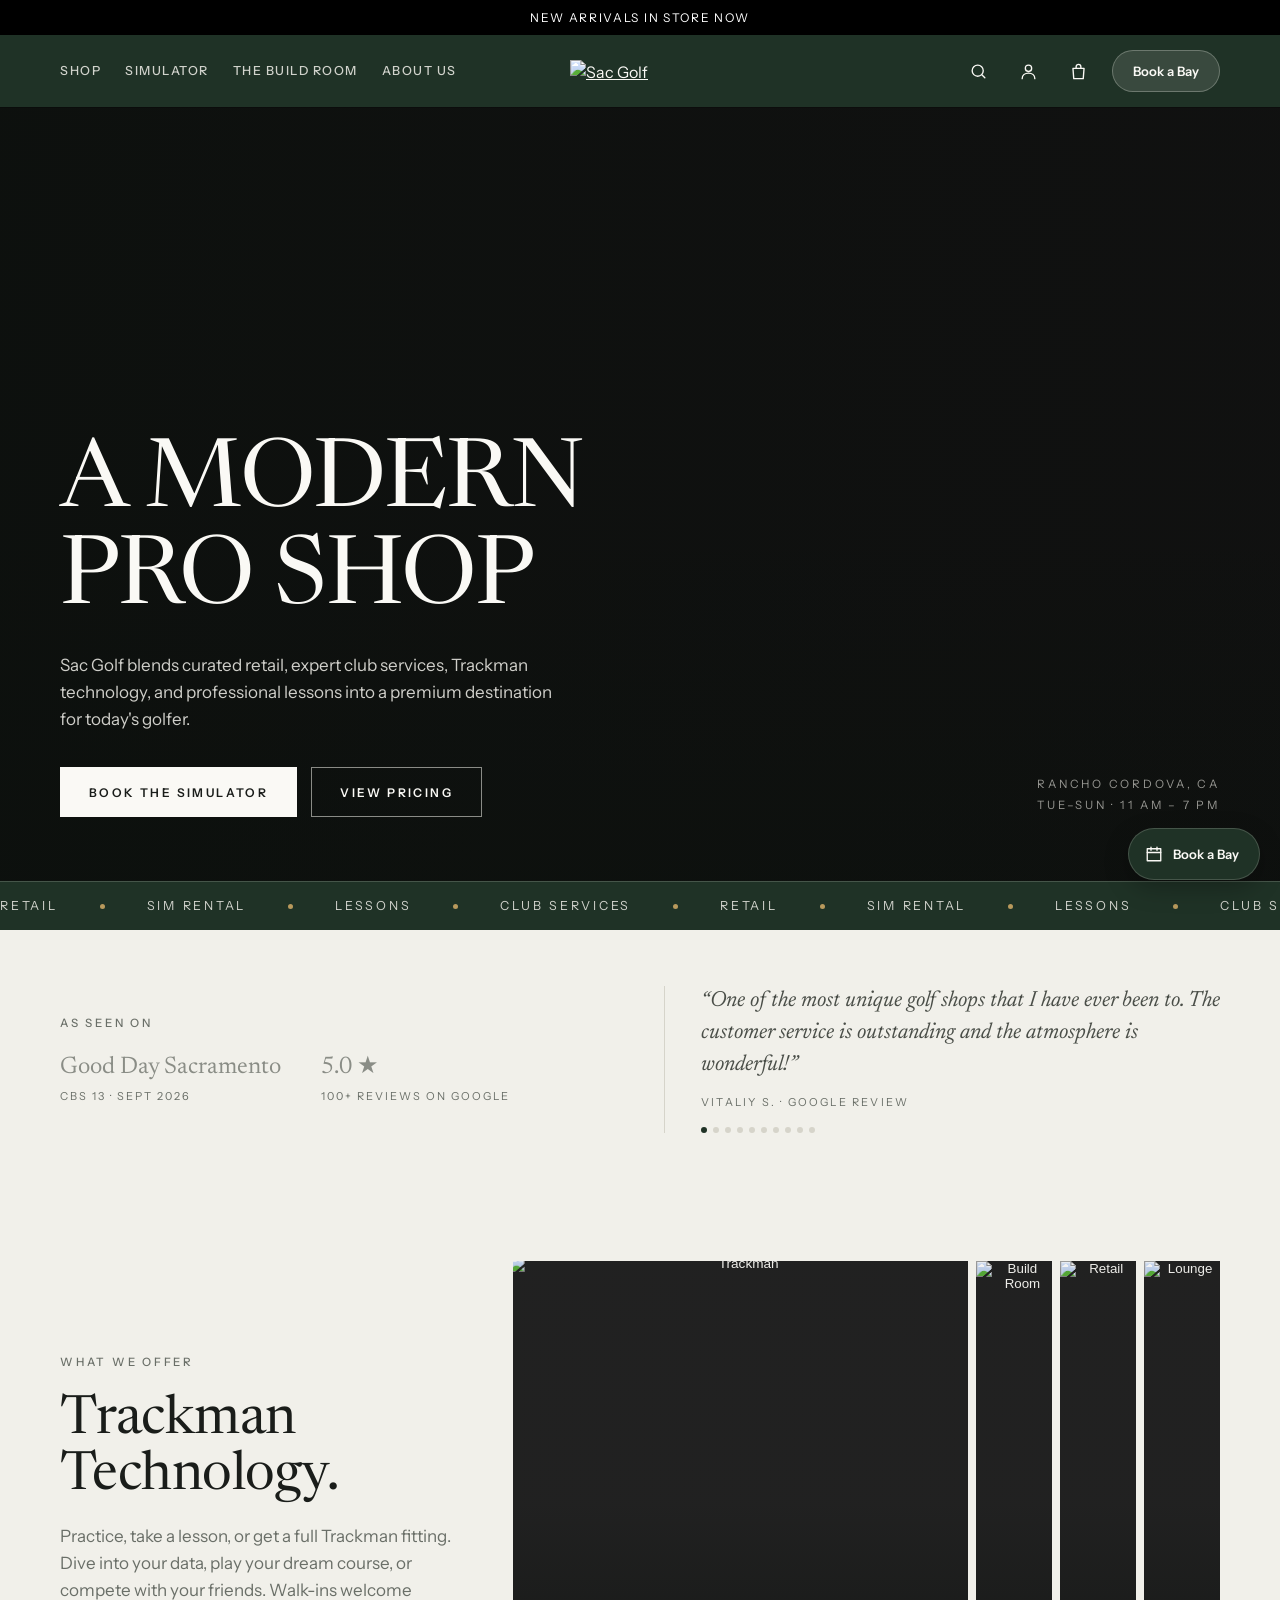
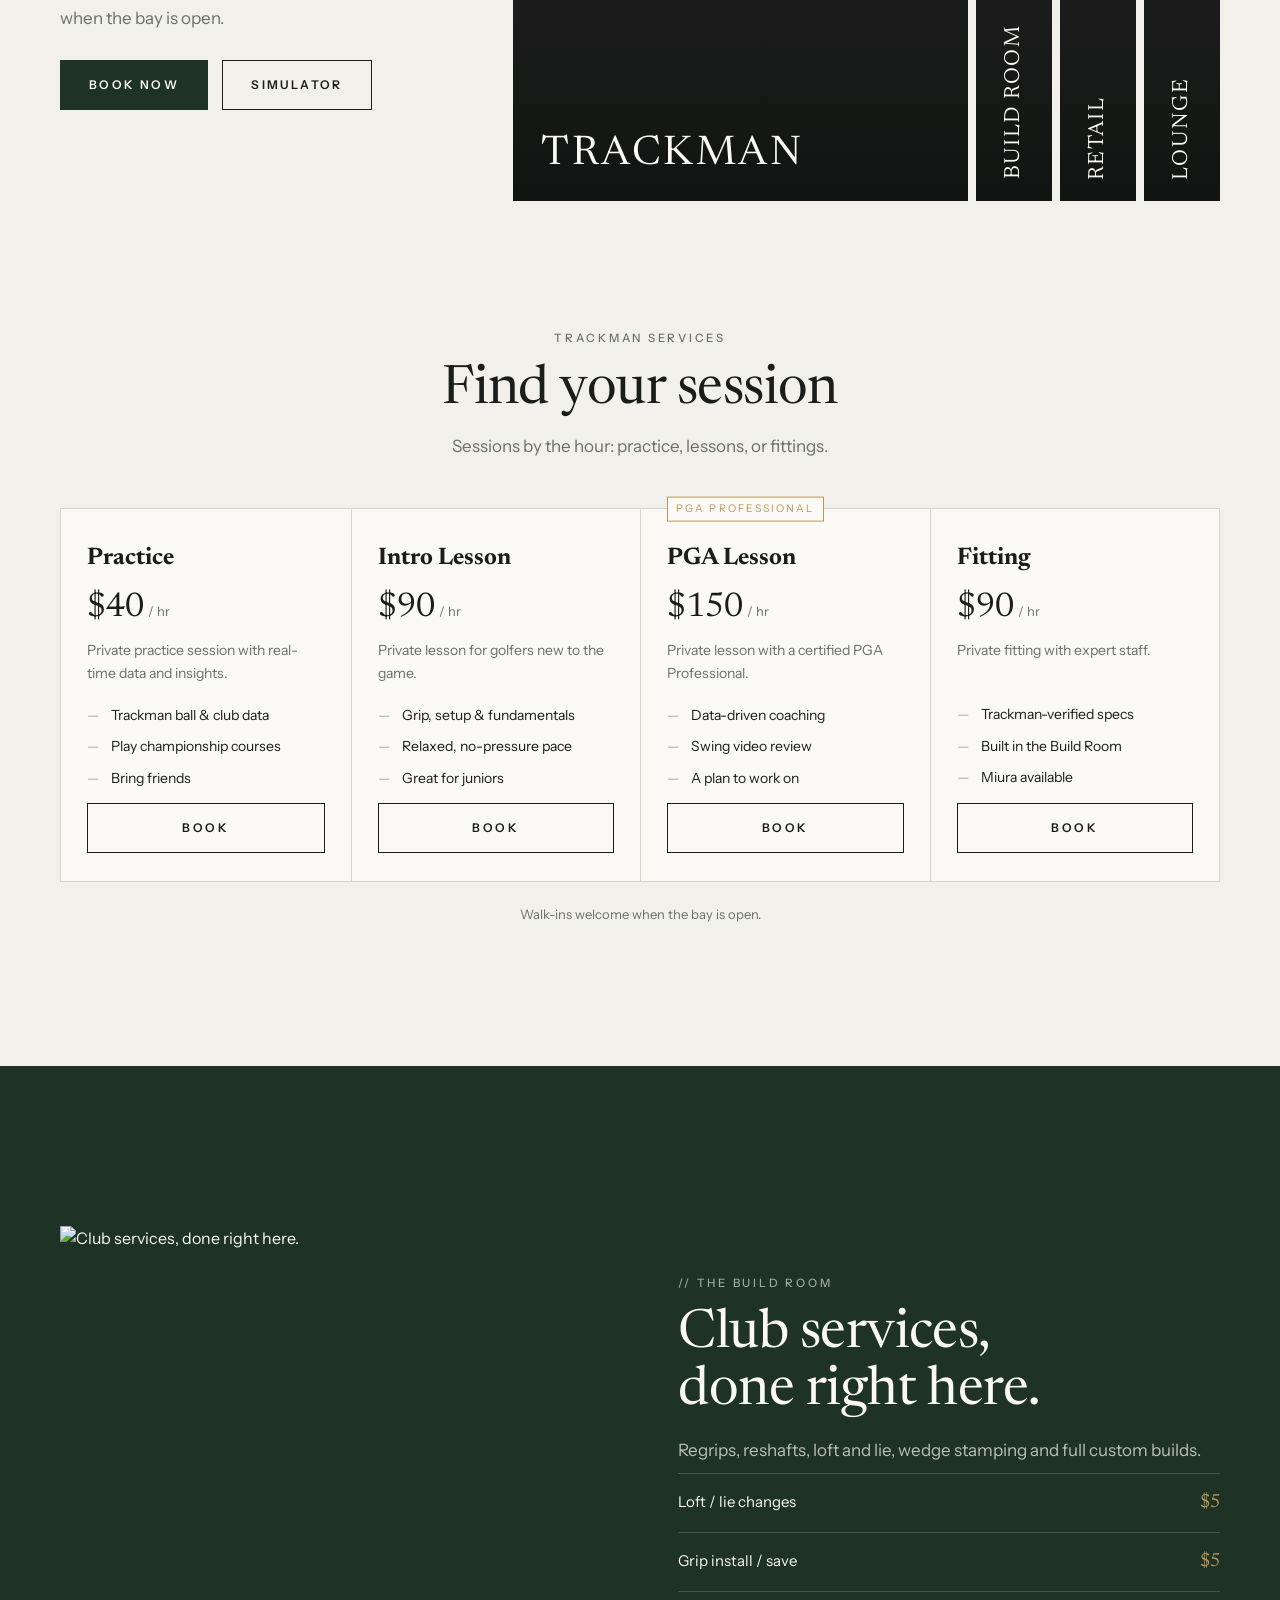
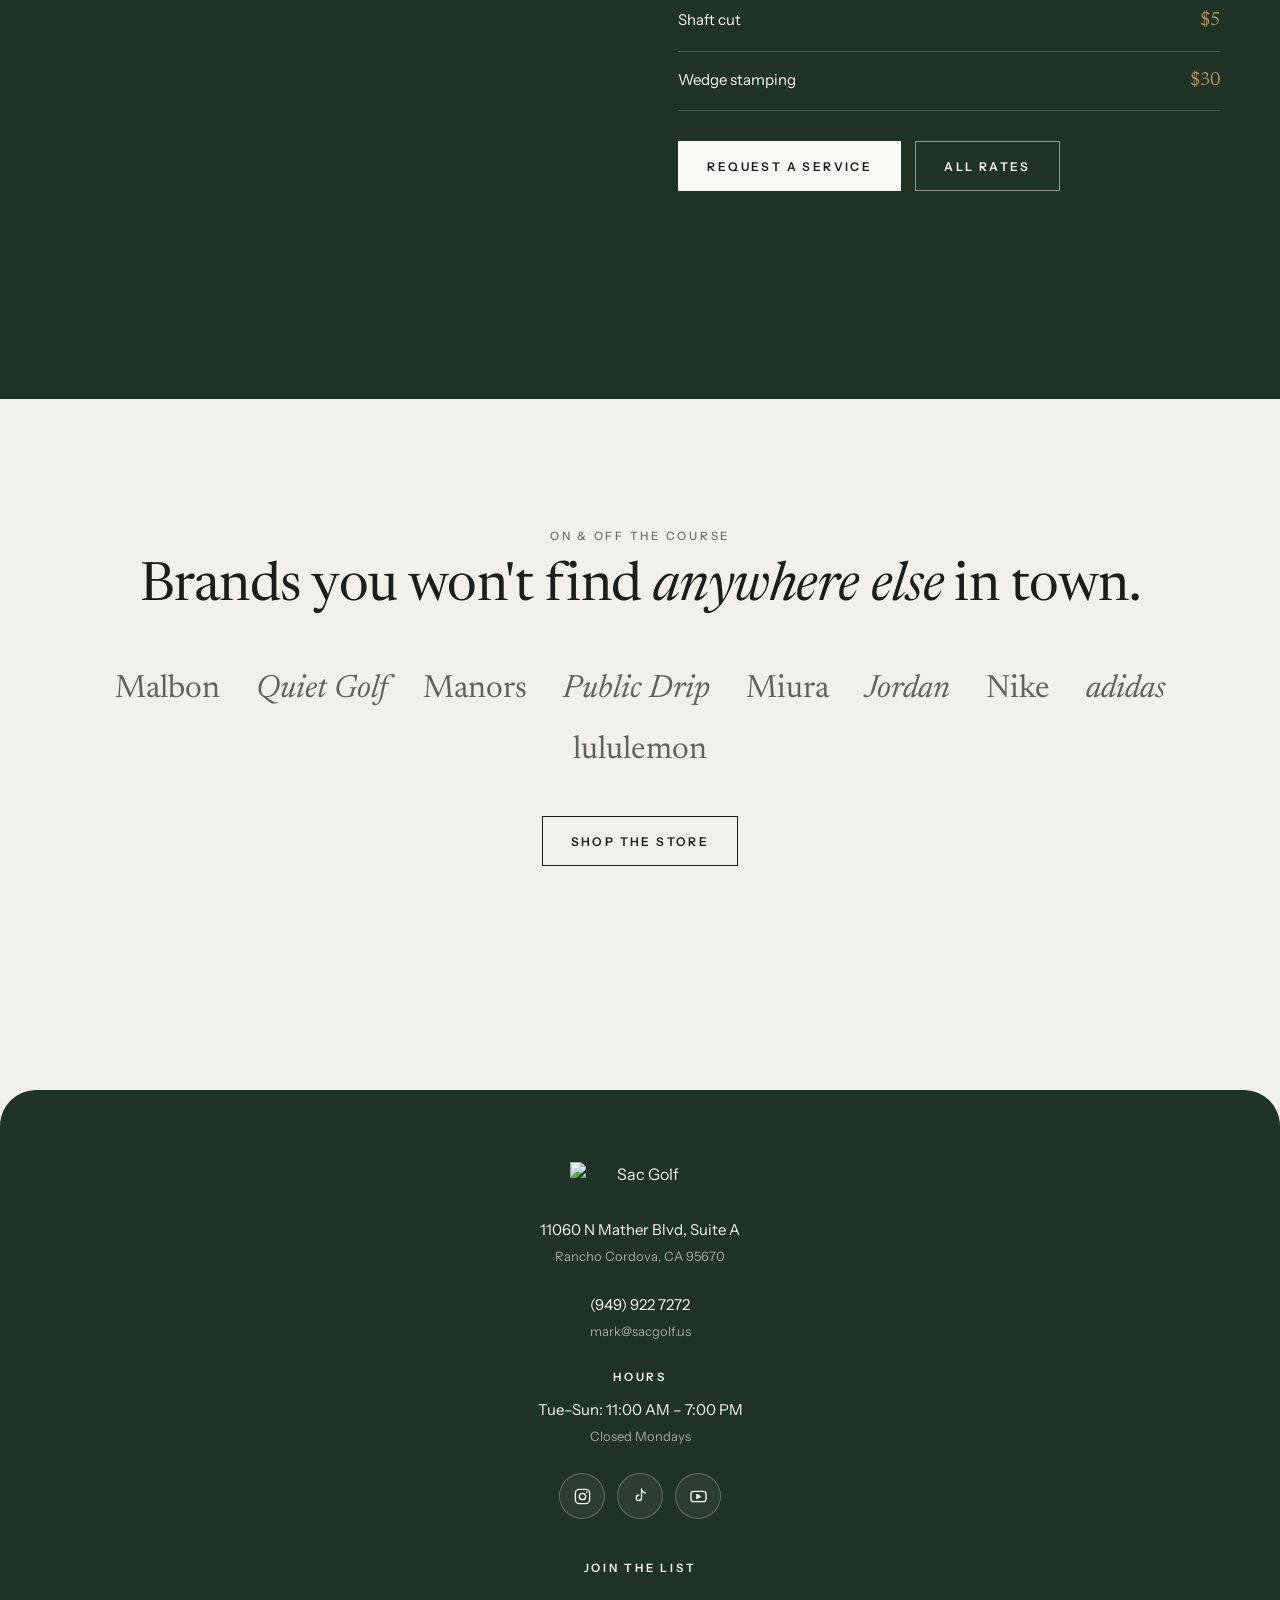
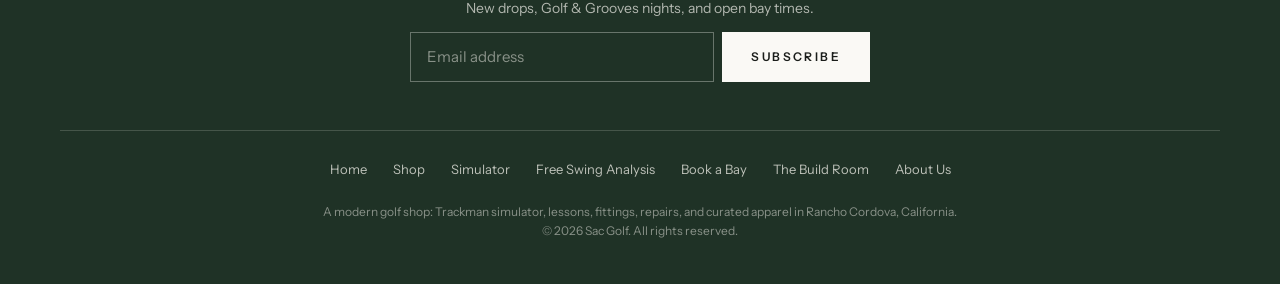
==== commit effa1113: "Re-scrape sandbox after 10-13 update (reviews carousel, linked tiles); add shop page, local theme as" ====
--- a/index.html
+++ b/index.html
@@ -5,11 +5,11 @@
   <meta name="viewport" content="width=device-width, initial-scale=1, viewport-fit=cover">
   <link rel="canonical" href="index.html">
   <title>Sac Golf</title><meta name="description" content="A MODERN PRO SHOP - From curated retail and custom club builds to lessons, and professional fitting. Everything we do is centered around helping golfers get more out of their game.">
-<link rel="icon" type="image/png" href="#" data-sg-offline="/cdn/shop/files/7.png">
+<link rel="icon" type="image/png" href="https://sac.golf/cdn/shop/files/7.png?crop=center&height=64&v=1781636937&width=64">
   <link rel="preconnect" href="https://fonts.googleapis.com">
   <link rel="preconnect" href="https://fonts.gstatic.com" crossorigin>
   <link rel="stylesheet" href="https://fonts.googleapis.com/css2?family=Newsreader:ital,opsz,wght@0,6..72,300..500;1,6..72,300..500&family=Instrument+Sans:wght@400;500;600&family=JetBrains+Mono:wght@400;500&display=swap">
-  <link href="assets/sg-base.css" rel="stylesheet" type="text/css" media="all" />
+  <link href="./assets/sg-base.css" rel="stylesheet" type="text/css" media="all" />
 <meta property="og:image" content="https://cdn.shopify.com/s/files/1/1003/1339/9667/files/untitled-132_bd68ade9-c3cf-4fe1-9b6f-ddc241a2c832.jpg?v=1788037961" />
 <meta property="og:image:secure_url" content="https://cdn.shopify.com/s/files/1/1003/1339/9667/files/untitled-132_bd68ade9-c3cf-4fe1-9b6f-ddc241a2c832.jpg?v=1788037961" />
 <meta property="og:image:width" content="2912" />
@@ -79,7 +79,7 @@
     <div>
       <div class="eyebrow">As seen on</div>
       <div class="proof__marks"><div class="proof__mark" >Good Day Sacramento<small>CBS 13 · Sept 2026</small></div><div class="proof__mark" >5.0 ★<small>100+ reviews on Google</small></div></div>
-    </div><figure class="proof__quote" style="margin:0" data-reviews><div class="review is-on" ><blockquote>“One of the most unique golf shops that I have ever been to. The customer service is outstanding and the atmosphere is wonderful!”</blockquote><cite>Vitaliy S. · Google review</cite></div><div class="review" ><blockquote>“Such a cool addition to Sacramento! This is exactly the kind of golf spot the area needed.”</blockquote><cite>Vanessa W. · Google review</cite></div><div class="review" ><blockquote>“Finally Sac has a modern golf shop, with brands you won't typically find anywhere else.”</blockquote><cite>Devin C. · Google review</cite></div><div class="review" ><blockquote>“Super nice place and super friendly environment! I love the look of the matching ferrules and grips!”</blockquote><cite>Eric M. · Google review</cite></div><div class="review" ><blockquote>“We visited Sac Golf for a golf event and the spot is super cool! We loved the upscale feel.”</blockquote><cite>Paula O. · Google review</cite></div><div class="review__dots" aria-hidden="true"><span class="on"></span><span></span><span></span><span></span><span></span></div></figure>
+    </div><figure class="proof__quote" style="margin:0" data-reviews><div class="review is-on" ><blockquote>“One of the most unique golf shops that I have ever been to. The customer service is outstanding and the atmosphere is wonderful!”</blockquote><cite>Vitaliy S. · Google review</cite></div><div class="review" ><blockquote>“Such a cool addition to Sacramento! This is exactly the kind of golf spot the area needed.”</blockquote><cite>Vanessa W. · Google review</cite></div><div class="review" ><blockquote>“Finally Sac has a modern golf shop, with brands you won't typically find anywhere else.”</blockquote><cite>Devin C. · Google review</cite></div><div class="review" ><blockquote>“Super nice place and super friendly environment! I love the look of the matching ferrules and grips!”</blockquote><cite>Eric M. · Google review</cite></div><div class="review" ><blockquote>“We visited Sac Golf for a golf event and the spot is super cool! We loved the upscale feel.”</blockquote><cite>Paula O. · Google review</cite></div><div class="review" ><blockquote>“Mark was super friendly, knowledgeable, and made the whole experience welcoming from the start.”</blockquote><cite>Rachel A. · Google review</cite></div><div class="review" ><blockquote>“Sac Golf is an amazing spot. The Trackman is a great way to dial in your swing. Vibes are great here and everything is top class.”</blockquote><cite>Matt D. · Google review</cite></div><div class="review" ><blockquote>“I rented out their sim for 1 hour to map out my bag. Everyone is really friendly and helpful. Can't wait to come back!”</blockquote><cite>Cassidy C. · Google review</cite></div><div class="review" ><blockquote>“Great people, excellent service, and an awesome place for any golfer.”</blockquote><cite>Google review</cite></div><div class="review" ><blockquote>“The selection of women's apparel is 🔥 and the staff is super friendly.”</blockquote><cite>Google review</cite></div><div class="review__dots" aria-hidden="true"><span class="on"></span><span></span><span></span><span></span><span></span><span></span><span></span><span></span><span></span><span></span></div></figure>
   </div>
 </section>
 </div><div id="shopify-section-template--29298992841075__offer" class="shopify-section"><section class="section" style="padding-top:clamp(40px,6vw,72px)">
@@ -103,13 +103,13 @@
             <p class="lede" style="margin-top:18px">More than a shop: a spot for the local golf community to connect, improve and enjoy the game. Golf & Grooves DJ nights, drops and good company.</p>
             <div style="display:flex;gap:14px;flex-wrap:wrap;margin-top:28px"><a class="btn btn--dark" href="about-sac-golf.html">About us</a><a class="btn btn--ghost" href="https://www.instagram.com/sacgolf/">@sacgolf</a></div>
           </div></div>
-      <div class="exp__strip reveal" role="tablist" aria-label="What we offer"><button class="exp__item is-active" type="button" role="tab" aria-selected="true"><img src="https://sac.golf/cdn/shop/files/Screenshot_2026-08-18_at_6.21.37_PM.png?v=1787102600&amp;width=1400" alt="Trackman" srcset="https://sac.golf/cdn/shop/files/Screenshot_2026-08-18_at_6.21.37_PM.png?v=1787102600&amp;width=600 600w, //sac.golf/cdn/shop/files/Screenshot_2026-08-18_at_6.21.37_PM.png?v=1787102600&amp;width=900 900w, //sac.golf/cdn/shop/files/Screenshot_2026-08-18_at_6.21.37_PM.png?v=1787102600&amp;width=1200 1200w" width="1400" height="790" loading="lazy" sizes="100vw">
+      <div class="exp__strip reveal" role="tablist" aria-label="What we offer"><button data-href="simulator.html" class="exp__item is-active" type="button" role="tab" aria-selected="true"><img src="https://sac.golf/cdn/shop/files/Screenshot_2026-08-18_at_6.21.37_PM.png?v=1787102600&amp;width=1400" alt="Trackman" srcset="https://sac.golf/cdn/shop/files/Screenshot_2026-08-18_at_6.21.37_PM.png?v=1787102600&amp;width=600 600w, //sac.golf/cdn/shop/files/Screenshot_2026-08-18_at_6.21.37_PM.png?v=1787102600&amp;width=900 900w, //sac.golf/cdn/shop/files/Screenshot_2026-08-18_at_6.21.37_PM.png?v=1787102600&amp;width=1200 1200w" width="1400" height="790" loading="lazy" sizes="100vw">
 <span class="exp__label">Trackman</span>
-          </button><button class="exp__item" type="button" role="tab" aria-selected="false"><img src="https://sac.golf/cdn/shop/files/DSC01276-2.heic?v=1788036621&amp;width=1400" alt="Build Room" srcset="https://sac.golf/cdn/shop/files/DSC01276-2.heic?v=1788036621&amp;width=600 600w, //sac.golf/cdn/shop/files/DSC01276-2.heic?v=1788036621&amp;width=900 900w, //sac.golf/cdn/shop/files/DSC01276-2.heic?v=1788036621&amp;width=1200 1200w" width="1400" height="2096" loading="lazy" sizes="100vw">
+          </button><button data-href="repairs.html" class="exp__item" type="button" role="tab" aria-selected="false"><img src="https://sac.golf/cdn/shop/files/DSC01276-2.heic?v=1788036621&amp;width=1400" alt="Build Room" srcset="https://sac.golf/cdn/shop/files/DSC01276-2.heic?v=1788036621&amp;width=600 600w, //sac.golf/cdn/shop/files/DSC01276-2.heic?v=1788036621&amp;width=900 900w, //sac.golf/cdn/shop/files/DSC01276-2.heic?v=1788036621&amp;width=1200 1200w" width="1400" height="2096" loading="lazy" sizes="100vw">
 <span class="exp__label">Build Room</span>
-          </button><button class="exp__item" type="button" role="tab" aria-selected="false"><img src="https://sac.golf/cdn/shop/files/untitled-132.jpg?v=1787967758&amp;width=1400" alt="Retail" srcset="https://sac.golf/cdn/shop/files/untitled-132.jpg?v=1787967758&amp;width=600 600w, //sac.golf/cdn/shop/files/untitled-132.jpg?v=1787967758&amp;width=900 900w, //sac.golf/cdn/shop/files/untitled-132.jpg?v=1787967758&amp;width=1200 1200w" width="1400" height="2100" loading="lazy" sizes="100vw">
+          </button><button data-href="shop.html" class="exp__item" type="button" role="tab" aria-selected="false"><img src="https://sac.golf/cdn/shop/files/untitled-132.jpg?v=1787967758&amp;width=1400" alt="Retail" srcset="https://sac.golf/cdn/shop/files/untitled-132.jpg?v=1787967758&amp;width=600 600w, //sac.golf/cdn/shop/files/untitled-132.jpg?v=1787967758&amp;width=900 900w, //sac.golf/cdn/shop/files/untitled-132.jpg?v=1787967758&amp;width=1200 1200w" width="1400" height="2100" loading="lazy" sizes="100vw">
 <span class="exp__label">Retail</span>
-          </button><button class="exp__item" type="button" role="tab" aria-selected="false"><img src="https://sac.golf/cdn/shop/files/untitled-133.jpg?v=1787968946&amp;width=1400" alt="Lounge" srcset="https://sac.golf/cdn/shop/files/untitled-133.jpg?v=1787968946&amp;width=600 600w, //sac.golf/cdn/shop/files/untitled-133.jpg?v=1787968946&amp;width=900 900w, //sac.golf/cdn/shop/files/untitled-133.jpg?v=1787968946&amp;width=1200 1200w" width="1400" height="933" loading="lazy" sizes="100vw">
+          </button><button data-href="about-sac-golf.html" class="exp__item" type="button" role="tab" aria-selected="false"><img src="https://sac.golf/cdn/shop/files/untitled-133.jpg?v=1787968946&amp;width=1400" alt="Lounge" srcset="https://sac.golf/cdn/shop/files/untitled-133.jpg?v=1787968946&amp;width=600 600w, //sac.golf/cdn/shop/files/untitled-133.jpg?v=1787968946&amp;width=900 900w, //sac.golf/cdn/shop/files/untitled-133.jpg?v=1787968946&amp;width=1200 1200w" width="1400" height="933" loading="lazy" sizes="100vw">
 <span class="exp__label">Lounge</span>
           </button></div>
     </div>
@@ -199,7 +199,7 @@
 </footer>
 <a class="fab" href="simulator.html#book"><svg width="18" height="18" viewBox="0 0 24 24" fill="none" stroke="currentColor" stroke-width="1.8" stroke-linecap="round" stroke-linejoin="round"><rect x="3" y="5" width="18" height="16"/><path d="M3 10h18M8 3v4M16 3v4"/></svg>Book a Bay</a>
 </div>
-  <script src="assets/sg-main.js" defer></script>
+  <script src="./assets/sg-main.js" defer></script>
 <script src="assets/review.js" defer></script>
 </body>
 </html>
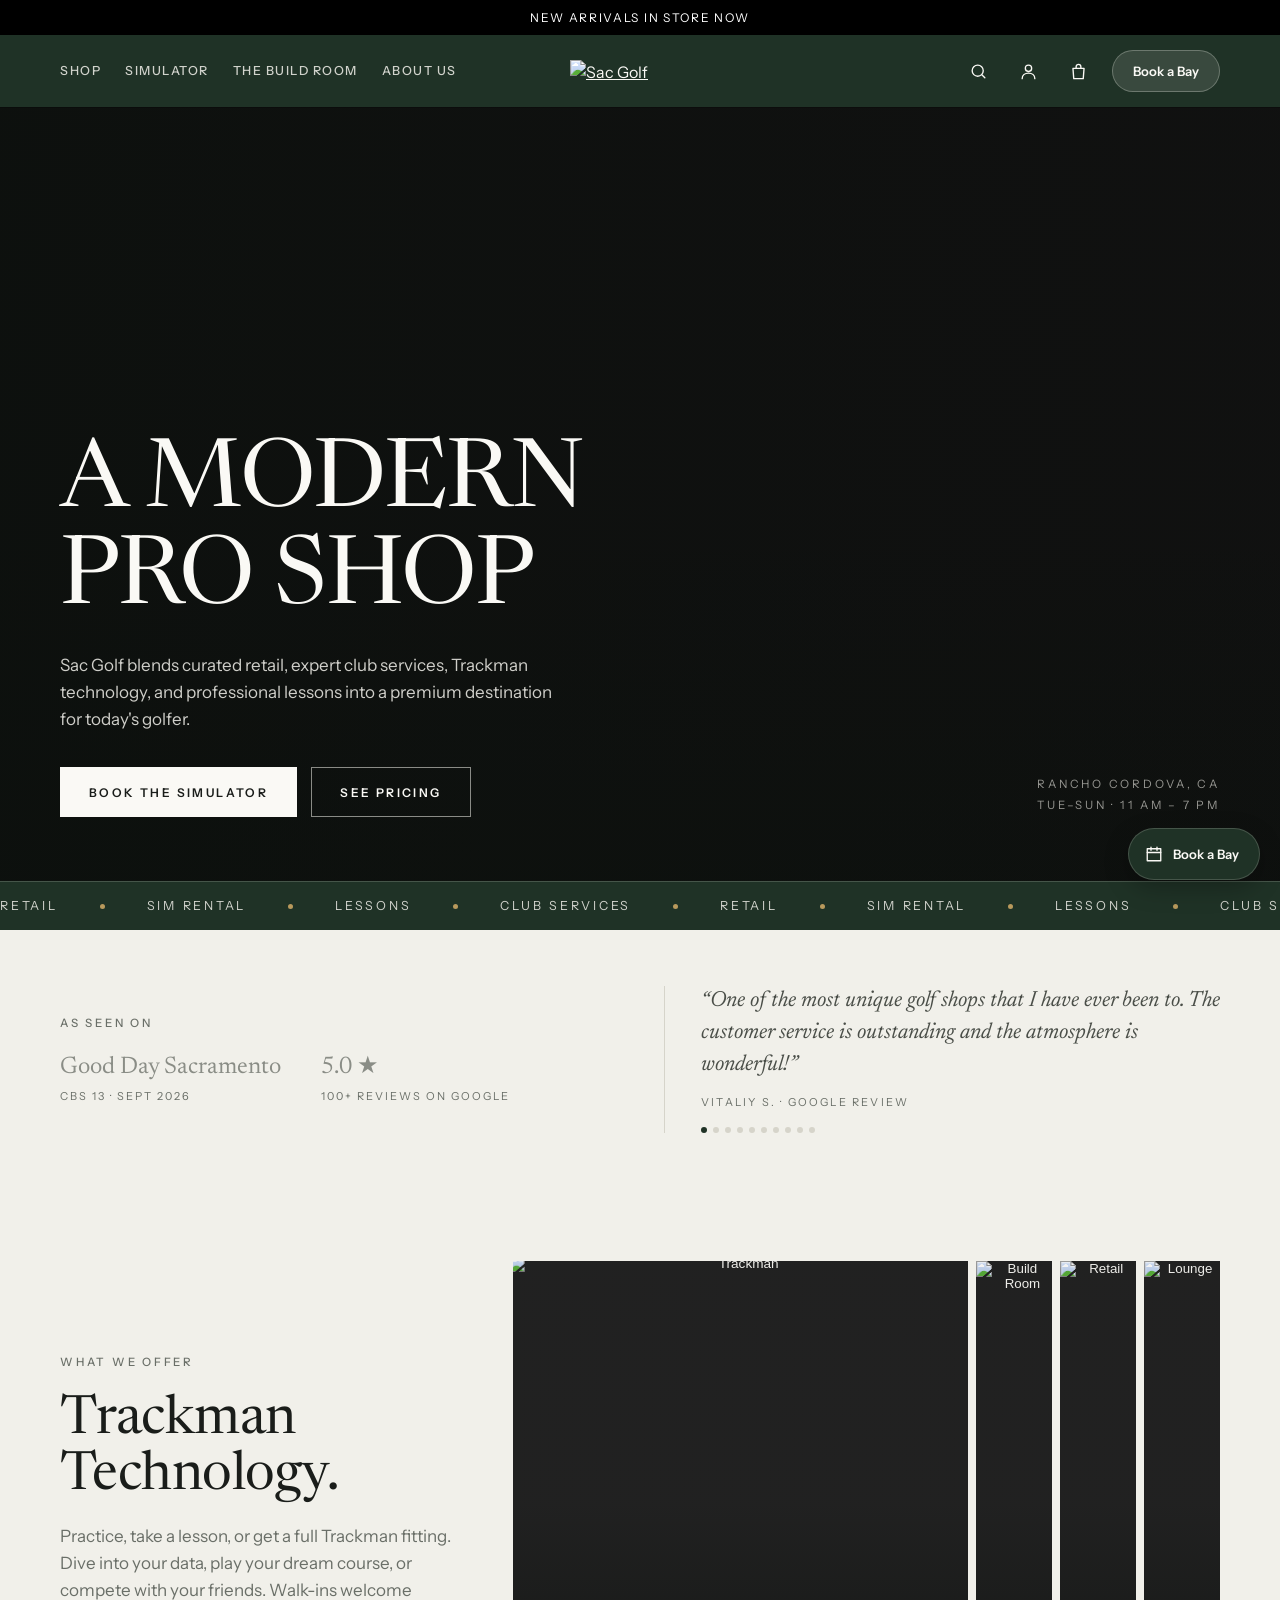
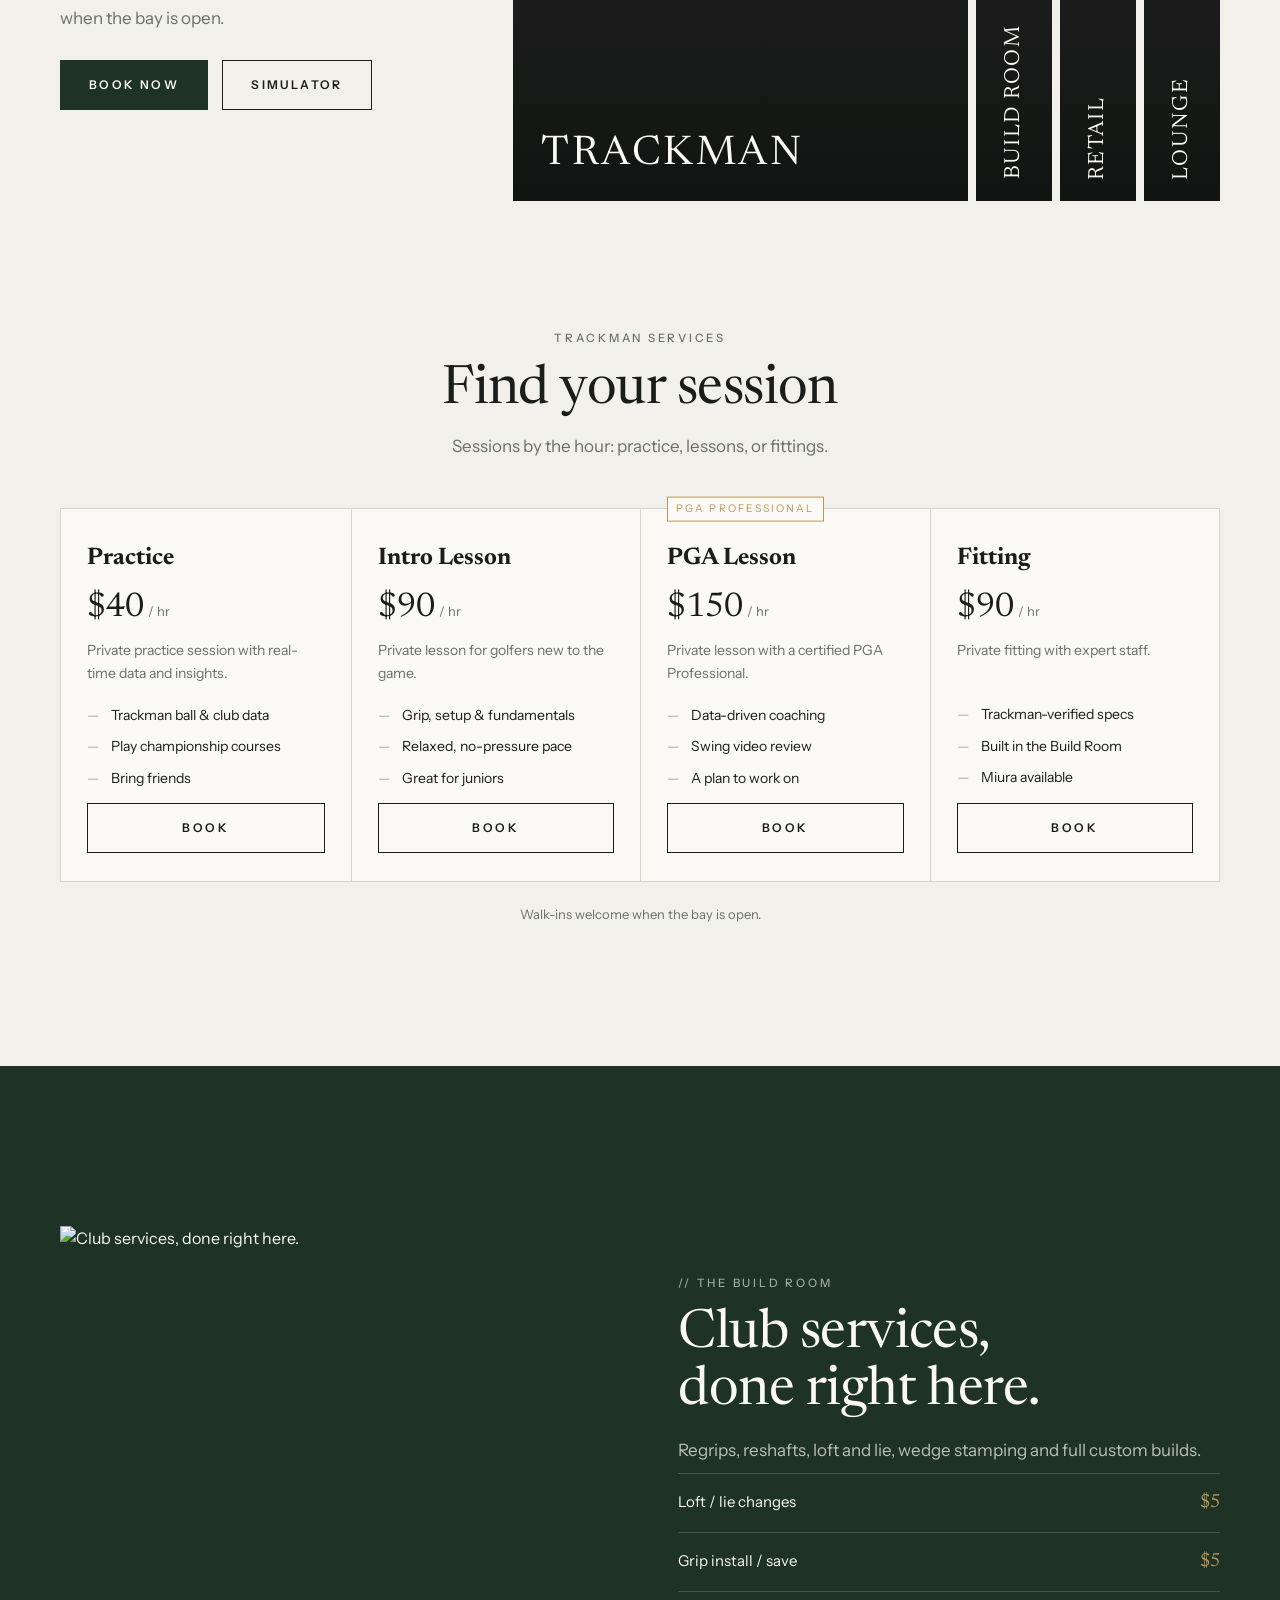
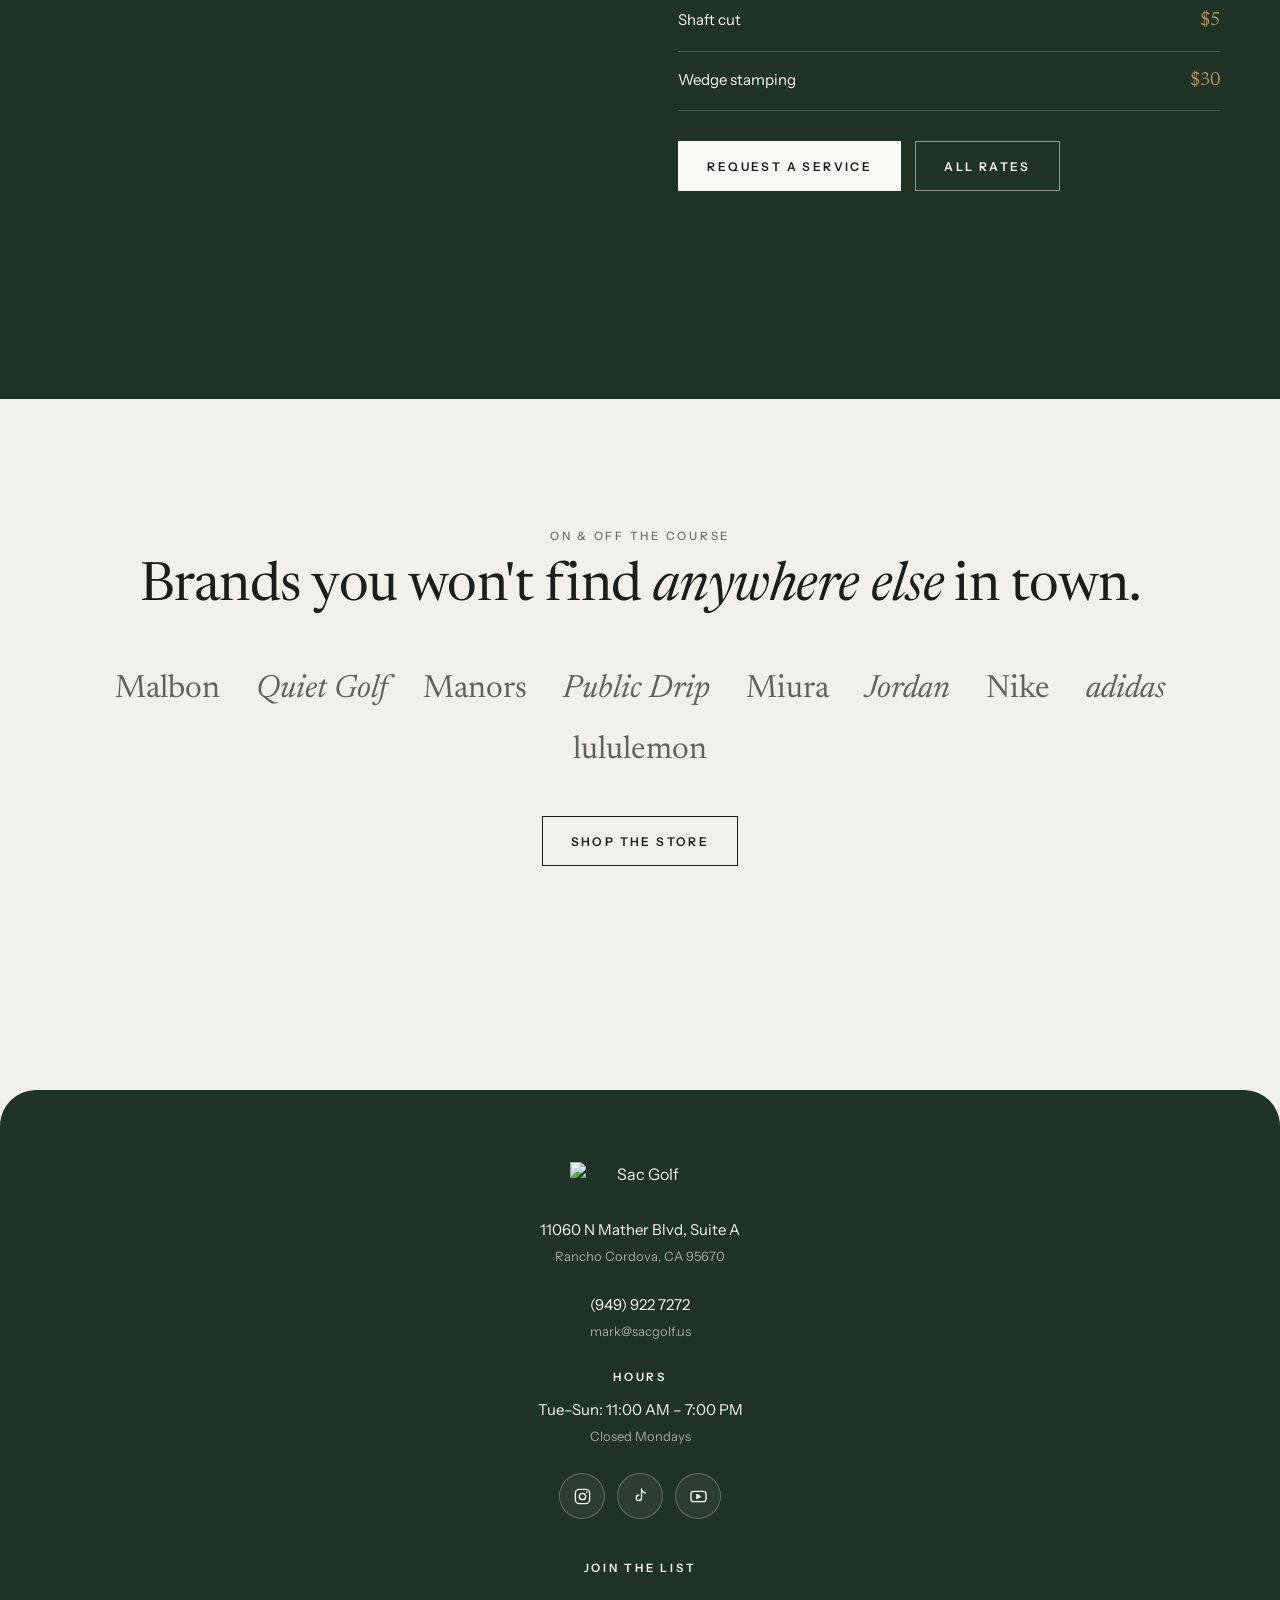
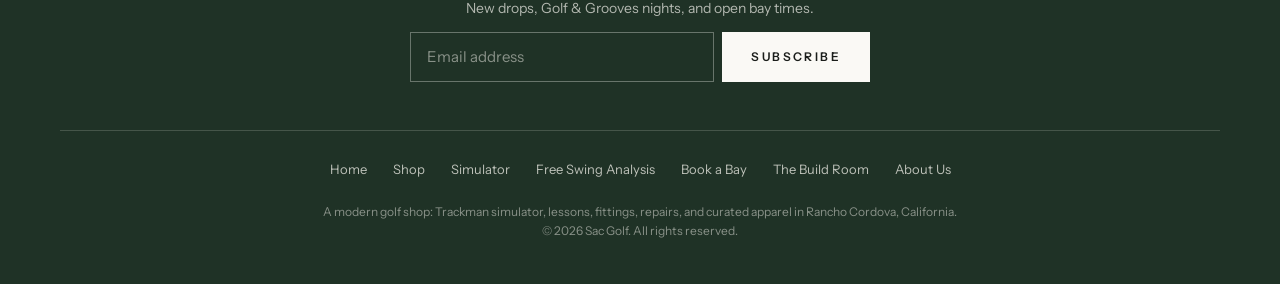
==== commit 1ab4e89b: "Note #1 (index.html): TEST from Ted setup, will be reverted: change the hero butt…" ====
--- a/index.html
+++ b/index.html
@@ -65,7 +65,7 @@
     <div>
       <h1 id="hero-title-template--29298992841075__hero" class="display">A MODERN PRO SHOP</h1>
       <p class="lede">Sac Golf blends curated retail, expert club services, Trackman technology, and professional lessons into a premium destination for today's golfer.</p>
-      <div class="hero__ctas"><a class="btn btn--light" href="simulator.html#book">Book the simulator</a><a class="btn btn--ghost-light" href="#pricing">View pricing</a></div>
+      <div class="hero__ctas"><a class="btn btn--light" href="simulator.html#book">Book the simulator</a><a class="btn btn--ghost-light" href="#pricing">See pricing</a></div>
     </div>
     <div class="hero__meta">Rancho Cordova, CA<br />
 Tue–Sun · 11 AM – 7 PM</div>
--- a/assets/review.css
+++ b/assets/review.css
@@ -0,0 +1,106 @@
+/* Sac Golf review layer. Uses the site's own palette/type (sg-base.css vars). */
+.sgr, .sgr * { box-sizing: border-box; }
+.sgr { --sgr-forest: var(--forest, #1F3226); --sgr-bone: var(--bone, #F1F0EA); --sgr-paper: var(--paper, #FAF9F5);
+  --sgr-ink: var(--ink, #1A1D1A); --sgr-muted: var(--muted, #6A6F68); --sgr-line: var(--line, #D6D4CA); --sgr-brass: var(--brass, #B8995C);
+  font-family: var(--sans, "Instrument Sans", Helvetica, Arial, sans-serif); font-size: 14px; line-height: 1.45; color: var(--sgr-ink); }
+
+/* The root covers nothing: only its children take pointer events. */
+.sgr-root { position: fixed; inset: 0; z-index: 2147483000; pointer-events: none; }
+.sgr-root > * { pointer-events: auto; }
+
+.sgr-dock { position: fixed; left: 20px; bottom: 20px; display: flex; gap: 6px; padding: 6px; border-radius: 999px;
+  background: rgba(31, 50, 38, .96); border: 1px solid rgba(241, 240, 234, .18); box-shadow: 0 8px 24px rgba(0, 0, 0, .25); }
+.sgr-btn { appearance: none; position: relative; display: inline-flex; align-items: center; justify-content: center; gap: 6px;
+  min-height: 40px; padding: 0 16px; border-radius: 999px; border: 1px solid rgba(241, 240, 234, .28); background: transparent;
+  color: var(--sgr-paper); font: 600 13px/1 var(--sans, sans-serif); letter-spacing: .01em; cursor: pointer; white-space: nowrap; }
+.sgr-btn:hover { background: rgba(241, 240, 234, .1); }
+.sgr-btn--solid { background: var(--sgr-bone); color: var(--sgr-forest); border-color: var(--sgr-bone); }
+.sgr-btn--solid:hover { background: #fff; }
+.sgr-btn:disabled { opacity: .55; cursor: default; }
+.sgr-btn--light { border-color: rgba(241, 240, 234, .5); min-height: 34px; }
+.sgr-badge { display: none; min-width: 18px; height: 18px; padding: 0 5px; border-radius: 999px; background: var(--sgr-brass);
+  color: var(--sgr-forest); font: 700 11px/18px var(--sans, sans-serif); text-align: center; }
+.sgr-badge:not(:empty) { display: inline-block; }
+
+/* Mark-up banner */
+.sgr-bar { position: fixed; top: 0; left: 0; right: 0; display: none; align-items: center; justify-content: center; gap: 14px;
+  padding: 10px 16px; background: var(--sgr-brass); color: var(--sgr-forest); font-weight: 600; font-size: 13.5px; }
+.sgr-bar .sgr-btn { color: var(--sgr-forest); border-color: rgba(31, 50, 38, .45); }
+.sgr-marking .sgr-bar { display: flex; }
+.sgr-marking, .sgr-marking * { cursor: crosshair !important; }
+.sgr-marking .sgr-root *, .sgr-marking .sgr-pins * { cursor: pointer !important; }
+.sgr-hl { position: fixed; left: 0; top: 0; display: none; pointer-events: none !important; border: 2px solid var(--sgr-brass);
+  border-radius: 4px; background: rgba(184, 153, 92, .12); box-shadow: 0 0 0 9999px rgba(26, 29, 26, .08); transition: transform .08s, width .08s, height .08s; }
+
+/* Panels: card on desktop, bottom sheet on phones */
+.sgr-panel { position: fixed; left: 20px; bottom: 80px; width: min(400px, calc(100vw - 40px)); max-height: min(70vh, 640px);
+  display: none; flex-direction: column; background: var(--sgr-paper); border: 1px solid var(--sgr-line); border-radius: 14px;
+  box-shadow: 0 18px 48px rgba(0, 0, 0, .28); overflow: hidden; }
+.sgr-panel.is-open { display: flex; }
+.sgr-panel__head { display: flex; align-items: center; justify-content: space-between; padding: 14px 16px; background: var(--sgr-forest); color: var(--sgr-paper); }
+.sgr-panel__title { margin: 0; font: 400 22px/1.1 var(--serif, Georgia, serif); letter-spacing: -.01em; }
+.sgr-x { appearance: none; border: 0; background: none; color: var(--sgr-paper); font-size: 26px; line-height: 1; width: 36px; height: 36px; cursor: pointer; }
+.sgr-panel__body { padding: 14px 16px 16px; overflow-y: auto; display: flex; flex-direction: column; gap: 10px; min-height: 0; flex: 1; }
+.sgr-hint { margin: 0; color: var(--sgr-muted); font-size: 12.5px; }
+.sgr-eyebrow { display: block; font-size: 10.5px; font-weight: 600; letter-spacing: .2em; text-transform: uppercase; color: var(--sgr-muted); margin-bottom: 4px; }
+.sgr-target q, .sgr-note__snip { display: block; quotes: none; font: italic 400 15px/1.35 var(--serif, Georgia, serif); color: var(--sgr-ink);
+  border-left: 2px solid var(--sgr-brass); padding-left: 10px; overflow: hidden; display: -webkit-box; -webkit-line-clamp: 3; -webkit-box-orient: vertical; }
+.sgr-input { width: 100%; resize: vertical; border: 1px solid var(--sgr-line); border-radius: 8px; background: #fff; padding: 10px 12px;
+  font: 400 16px/1.4 var(--sans, sans-serif); color: var(--sgr-ink); }
+.sgr-input:focus { outline: 2px solid var(--sgr-brass); outline-offset: 1px; }
+.sgr-row { display: flex; justify-content: flex-end; gap: 8px; }
+.sgr-panel .sgr-btn { color: var(--sgr-forest); border-color: var(--sgr-line); }
+.sgr-panel .sgr-btn--solid { background: var(--sgr-forest); color: var(--sgr-paper); border-color: var(--sgr-forest); }
+
+.sgr-list { list-style: none; margin: 0; padding: 0; display: flex; flex-direction: column; gap: 8px; }
+.sgr-note { border: 1px solid var(--sgr-line); border-radius: 10px; padding: 10px 12px; background: #fff; cursor: pointer; display: flex; flex-direction: column; gap: 6px; }
+.sgr-note__top { display: flex; align-items: center; justify-content: space-between; gap: 8px; }
+.sgr-note__text { margin: 0; }
+.sgr-note__reply { margin: 0; padding: 8px 10px; border-radius: 8px; background: var(--sgr-bone); font-size: 13px; }
+.sgr-meta { font-size: 11.5px; color: var(--sgr-muted); }
+.sgr-empty { color: var(--sgr-muted); font-size: 13px; margin: 6px 0; }
+.sgr-chip { display: inline-block; padding: 3px 9px; border-radius: 999px; font-size: 11px; font-weight: 600; letter-spacing: .04em; }
+.sgr-chip--received { background: var(--sgr-bone); color: var(--sgr-ink); border: 1px solid var(--sgr-line); }
+.sgr-chip--working { background: var(--sgr-brass); color: var(--sgr-forest); animation: sgr-pulse 1.4s ease-in-out infinite; }
+.sgr-chip--done { background: var(--sgr-forest); color: var(--sgr-paper); }
+.sgr-chip--failed { background: #8a3b2e; color: #fff; }
+@keyframes sgr-pulse { 50% { opacity: .6; } }
+
+/* Pins: only shown while marking or with the notes list open */
+.sgr-pins { position: absolute; left: 0; top: 0; width: 0; height: 0; z-index: 2147482999; }
+.sgr-pins:not(.is-on) { display: none; }
+.sgr-pin { position: absolute; width: 24px; height: 24px; border-radius: 50% 50% 50% 4px; border: 2px solid #fff; padding: 0;
+  background: var(--brass, #B8995C); color: var(--forest, #1F3226); font: 700 11px/20px var(--sans, sans-serif); text-align: center;
+  box-shadow: 0 3px 10px rgba(0, 0, 0, .3); cursor: pointer; }
+.sgr-pin--done { background: var(--forest, #1F3226); color: var(--paper, #FAF9F5); }
+.sgr-pin--failed { background: #8a3b2e; color: #fff; }
+
+/* Chat */
+.sgr-chat { display: flex; flex-direction: column; gap: 8px; overflow-y: auto; min-height: 120px; max-height: 42vh; padding: 2px; }
+.sgr-msg { max-width: 85%; display: flex; flex-direction: column; gap: 3px; }
+.sgr-msg__body { padding: 9px 12px; border-radius: 14px; white-space: pre-wrap; word-wrap: break-word; }
+.sgr-msg--mark { align-self: flex-end; align-items: flex-end; }
+.sgr-msg--mark .sgr-msg__body { background: var(--sgr-forest); color: var(--sgr-paper); border-bottom-right-radius: 4px; }
+.sgr-msg--ted .sgr-msg__body { background: var(--sgr-bone); color: var(--sgr-ink); border-bottom-left-radius: 4px; }
+.sgr-typing { font-size: 12px; color: var(--sgr-muted); font-style: italic; }
+.sgr-chatform { display: flex; gap: 8px; align-items: flex-end; }
+.sgr-chatform .sgr-input { resize: none; }
+
+.sgr-toast { position: fixed; left: 50%; bottom: 96px; transform: translate(-50%, 20px); opacity: 0; pointer-events: none;
+  z-index: 2147483001; max-width: min(460px, calc(100vw - 32px)); padding: 12px 16px; border-radius: 10px; background: var(--forest, #1F3226);
+  color: var(--paper, #FAF9F5); font: 500 13.5px/1.4 var(--sans, sans-serif); box-shadow: 0 10px 30px rgba(0, 0, 0, .3); transition: opacity .2s, transform .2s; }
+.sgr-toast.is-on { opacity: 1; transform: translate(-50%, 0); }
+
+@media (max-width: 640px) {
+  /* Sit above the site's floating "Book a Bay" button, which keeps bottom-right. */
+  .sgr-dock { left: 12px; bottom: 84px; gap: 4px; padding: 4px; }
+  .sgr-btn { min-height: 38px; padding: 0 12px; font-size: 12.5px; }
+  .sgr-panel { left: 0; right: 0; bottom: 0; width: 100%; max-height: 82vh; border-radius: 16px 16px 0 0; border-bottom: 0; }
+  .sgr-root.has-panel .sgr-dock { display: none; }
+  .sgr-chat { max-height: 50vh; }
+  .sgr-bar { font-size: 12.5px; padding: 8px 12px; }
+}
+
+/* Let the end of every page scroll clear of the dock. */
+html:has(.sgr-root) body { padding-bottom: 76px; }
+@media (max-width: 640px) { html:has(.sgr-root) body { padding-bottom: 140px; } }
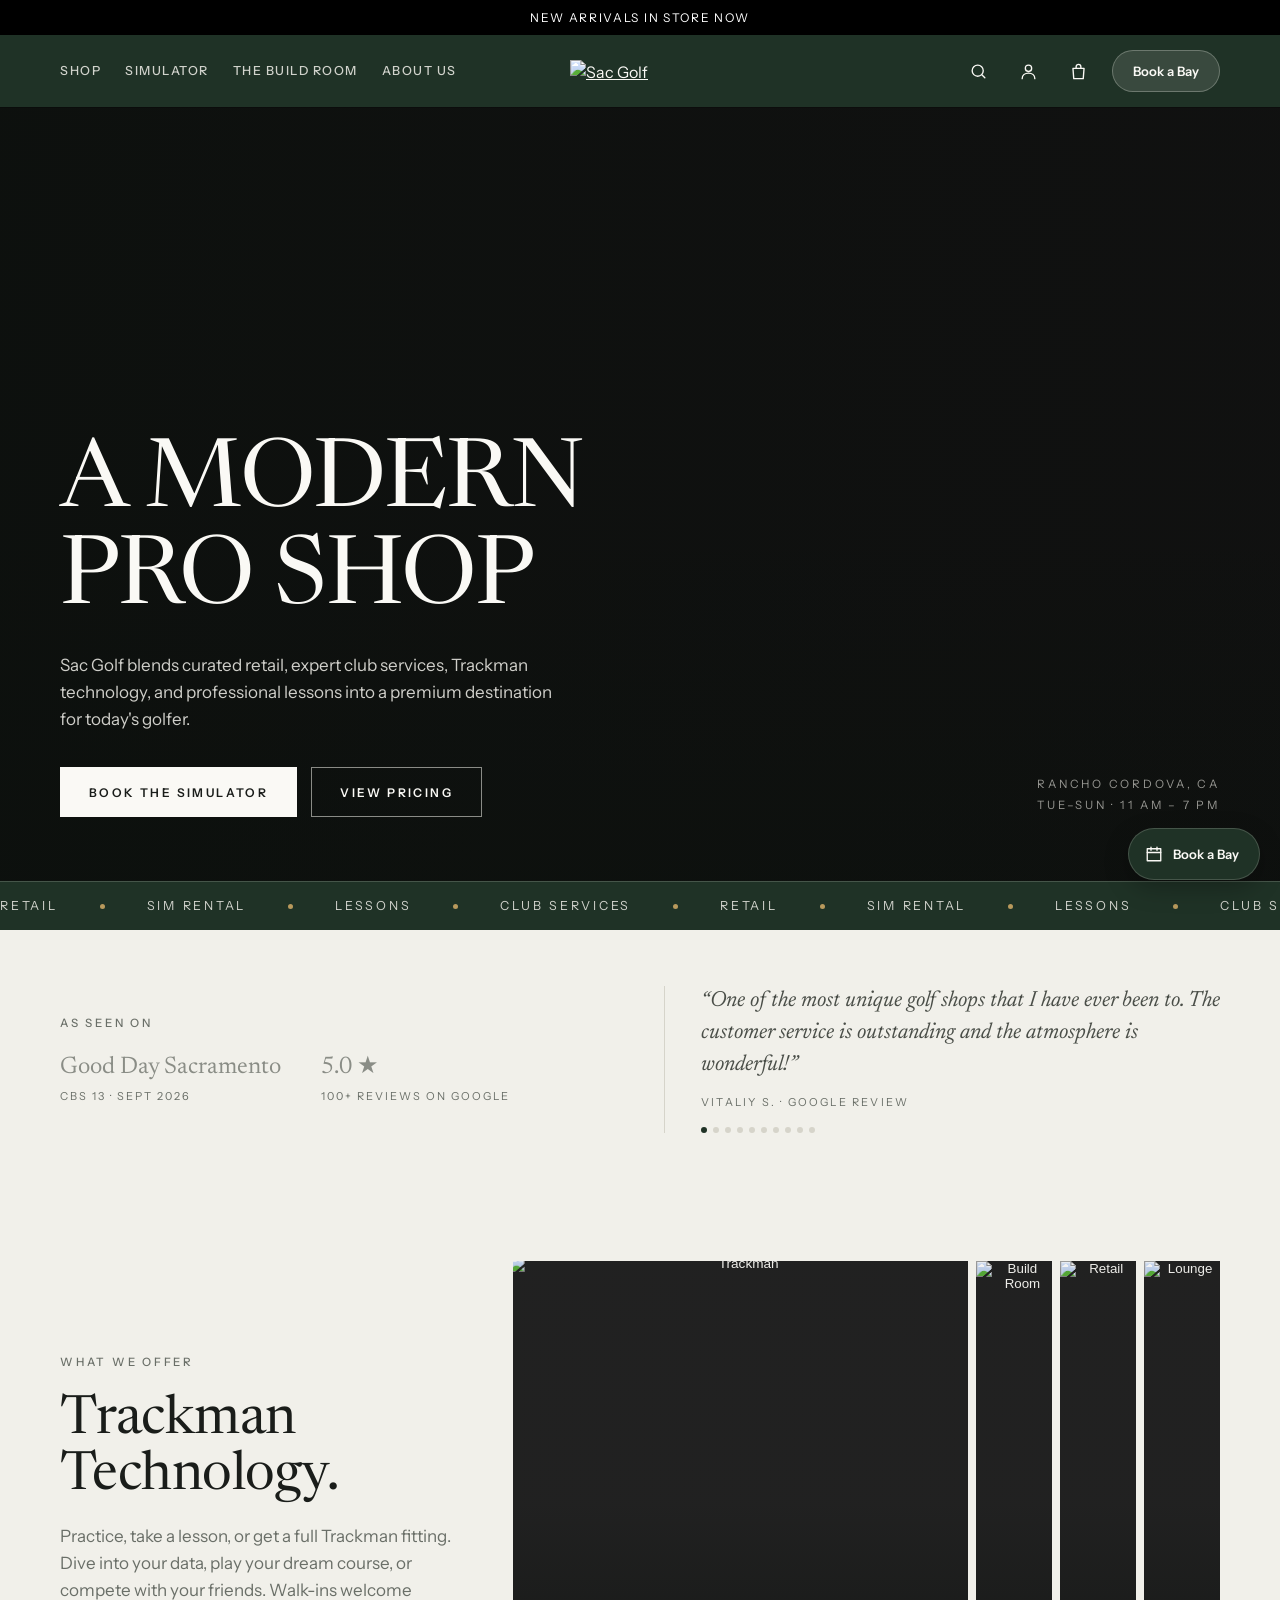
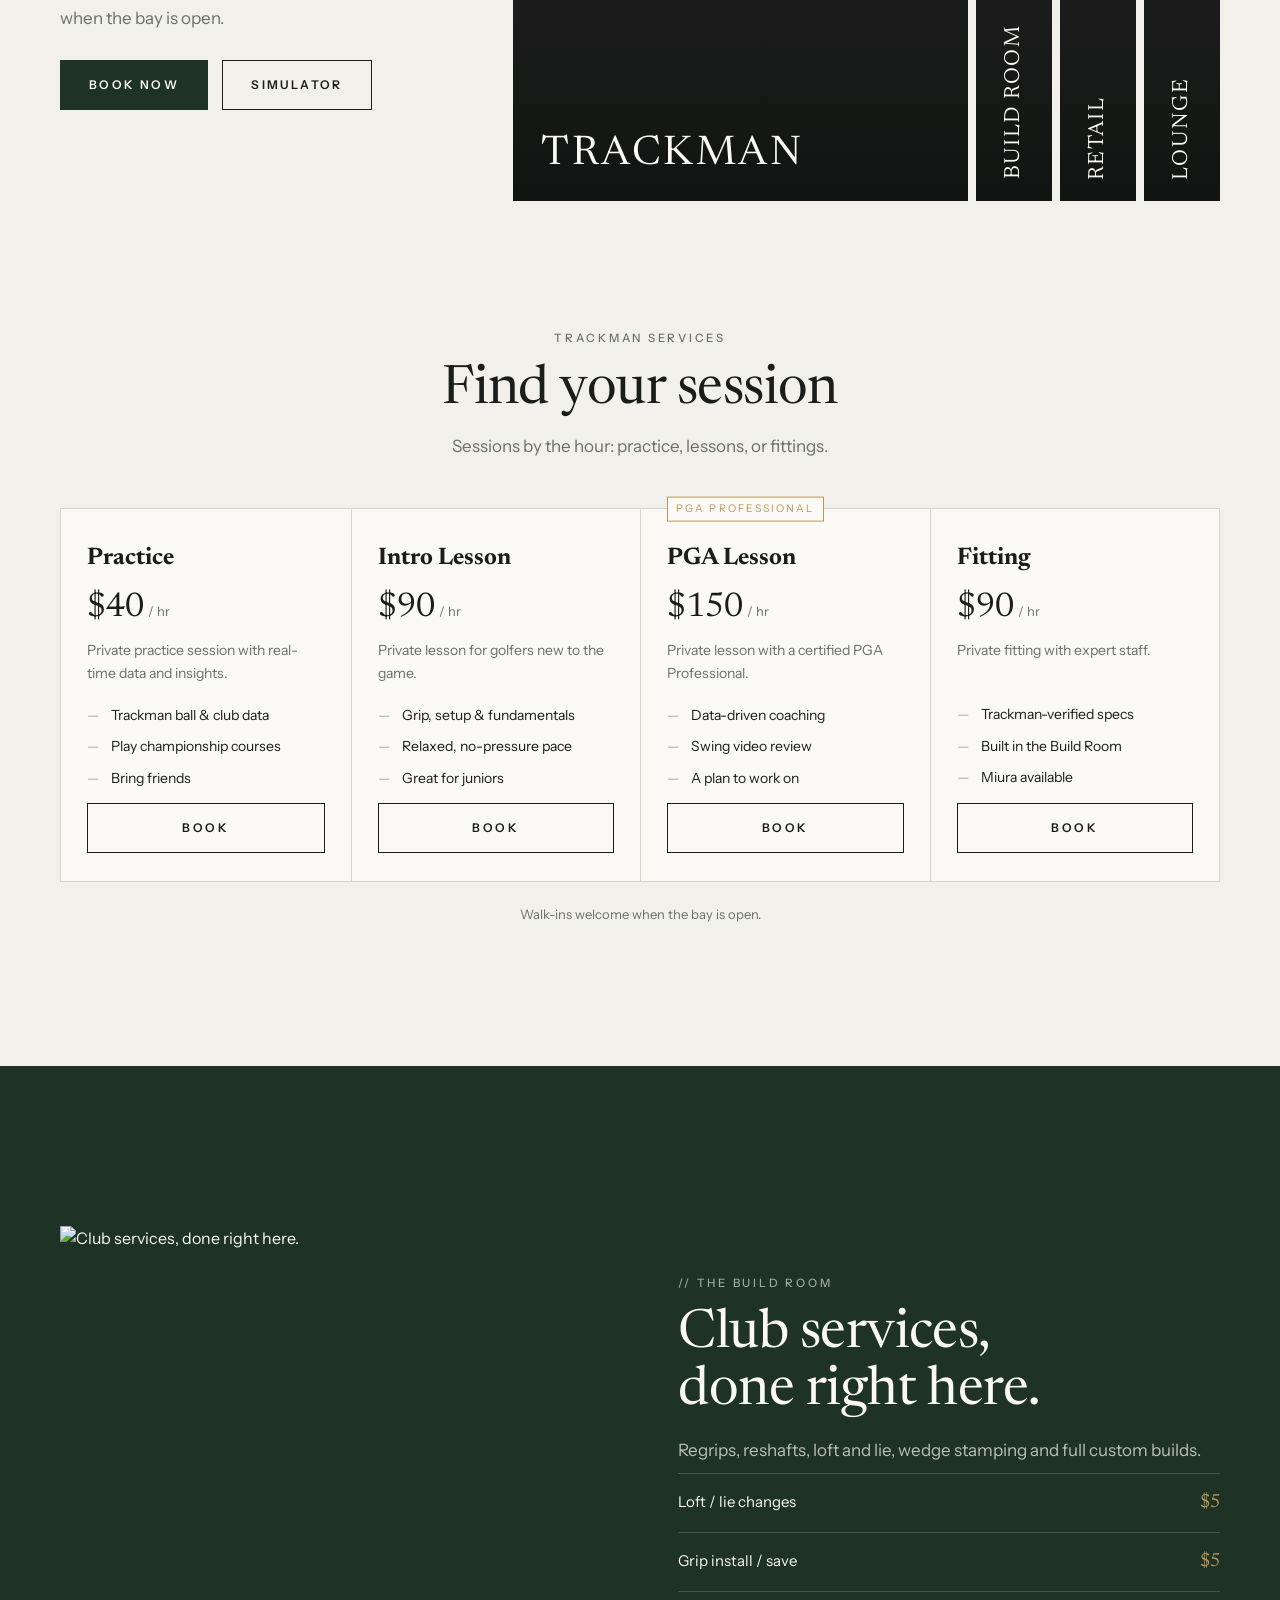
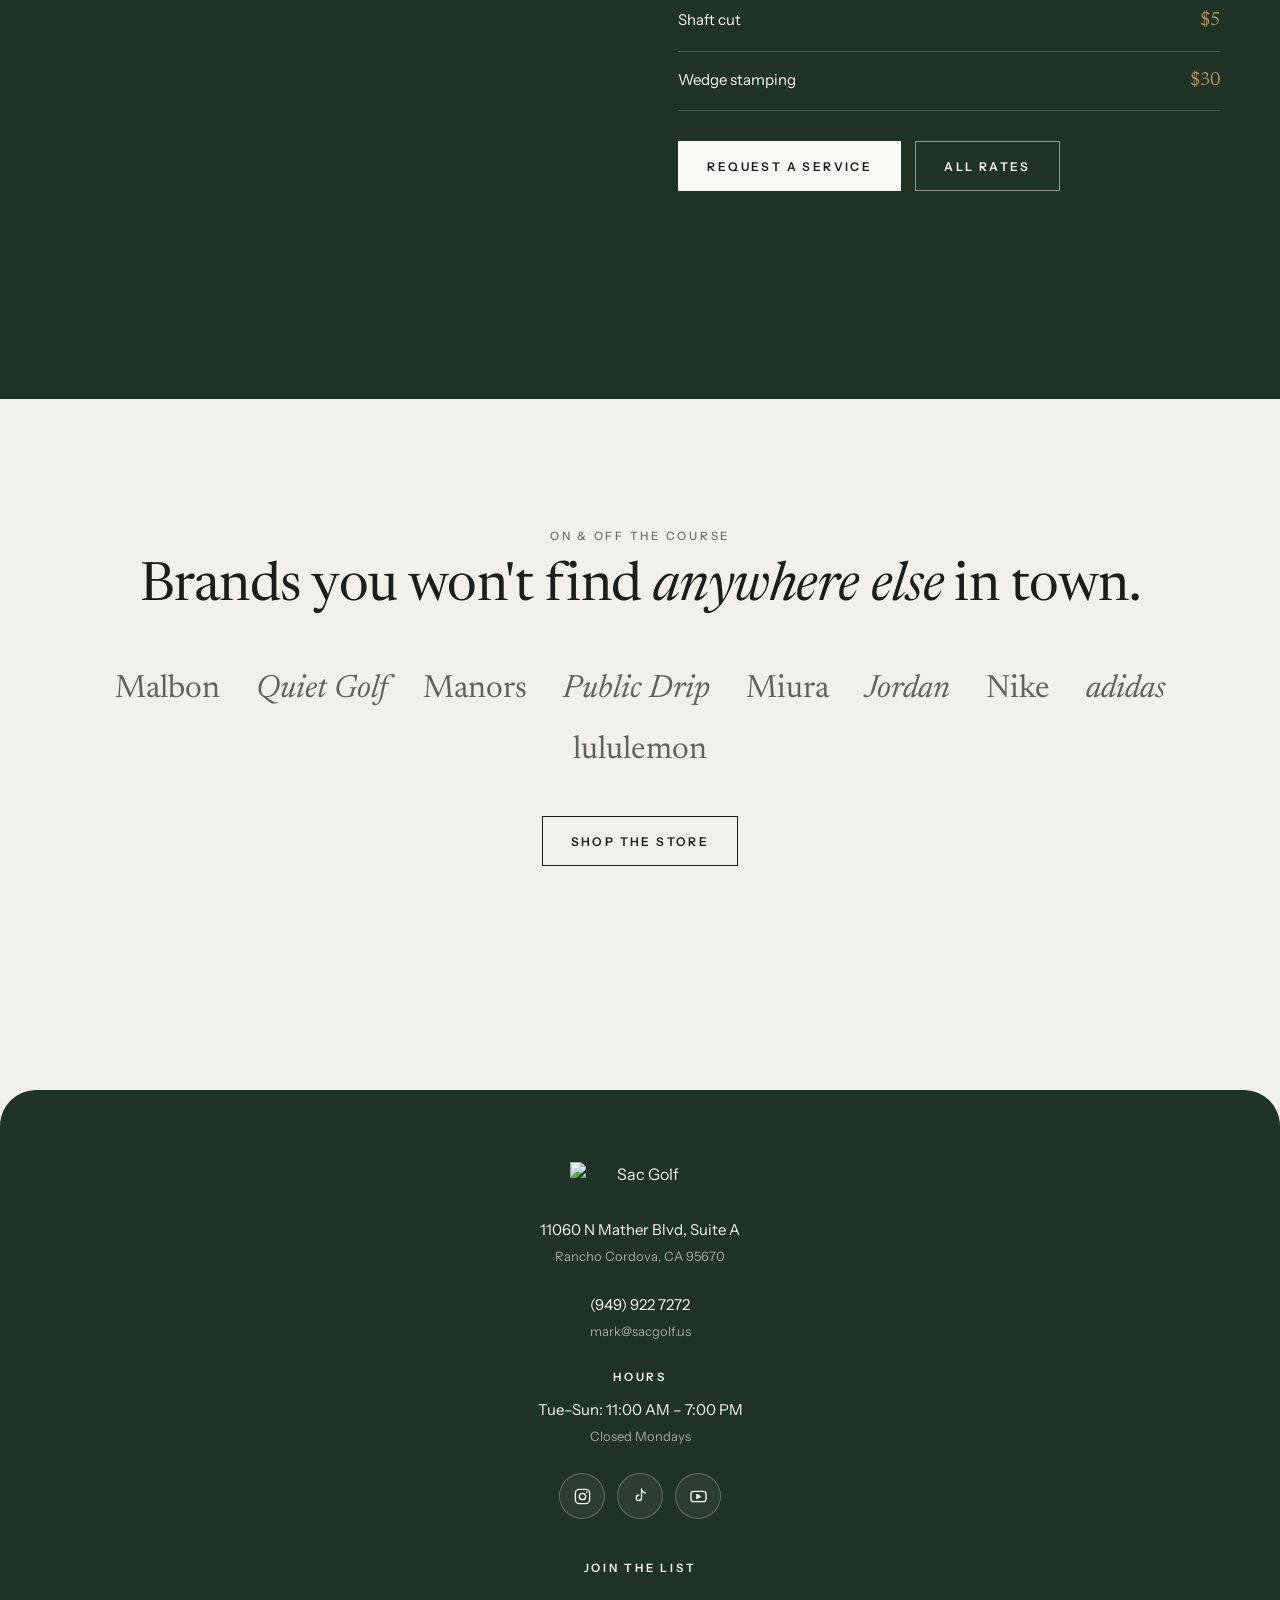
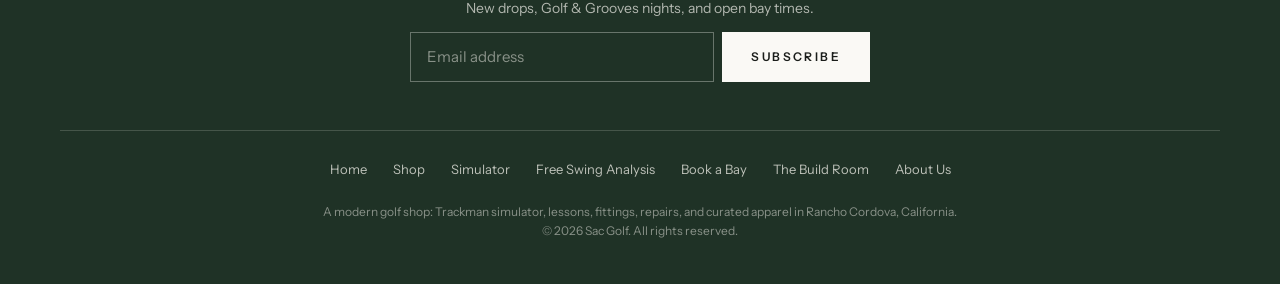
==== commit 0cfb8844: "Revert "Note #1 (index.html): TEST from Ted setup, will be reverted: change the hero butt…" This rev" ====
--- a/index.html
+++ b/index.html
@@ -65,7 +65,7 @@
     <div>
       <h1 id="hero-title-template--29298992841075__hero" class="display">A MODERN PRO SHOP</h1>
       <p class="lede">Sac Golf blends curated retail, expert club services, Trackman technology, and professional lessons into a premium destination for today's golfer.</p>
-      <div class="hero__ctas"><a class="btn btn--light" href="simulator.html#book">Book the simulator</a><a class="btn btn--ghost-light" href="#pricing">See pricing</a></div>
+      <div class="hero__ctas"><a class="btn btn--light" href="simulator.html#book">Book the simulator</a><a class="btn btn--ghost-light" href="#pricing">View pricing</a></div>
     </div>
     <div class="hero__meta">Rancho Cordova, CA<br />
 Tue–Sun · 11 AM – 7 PM</div>
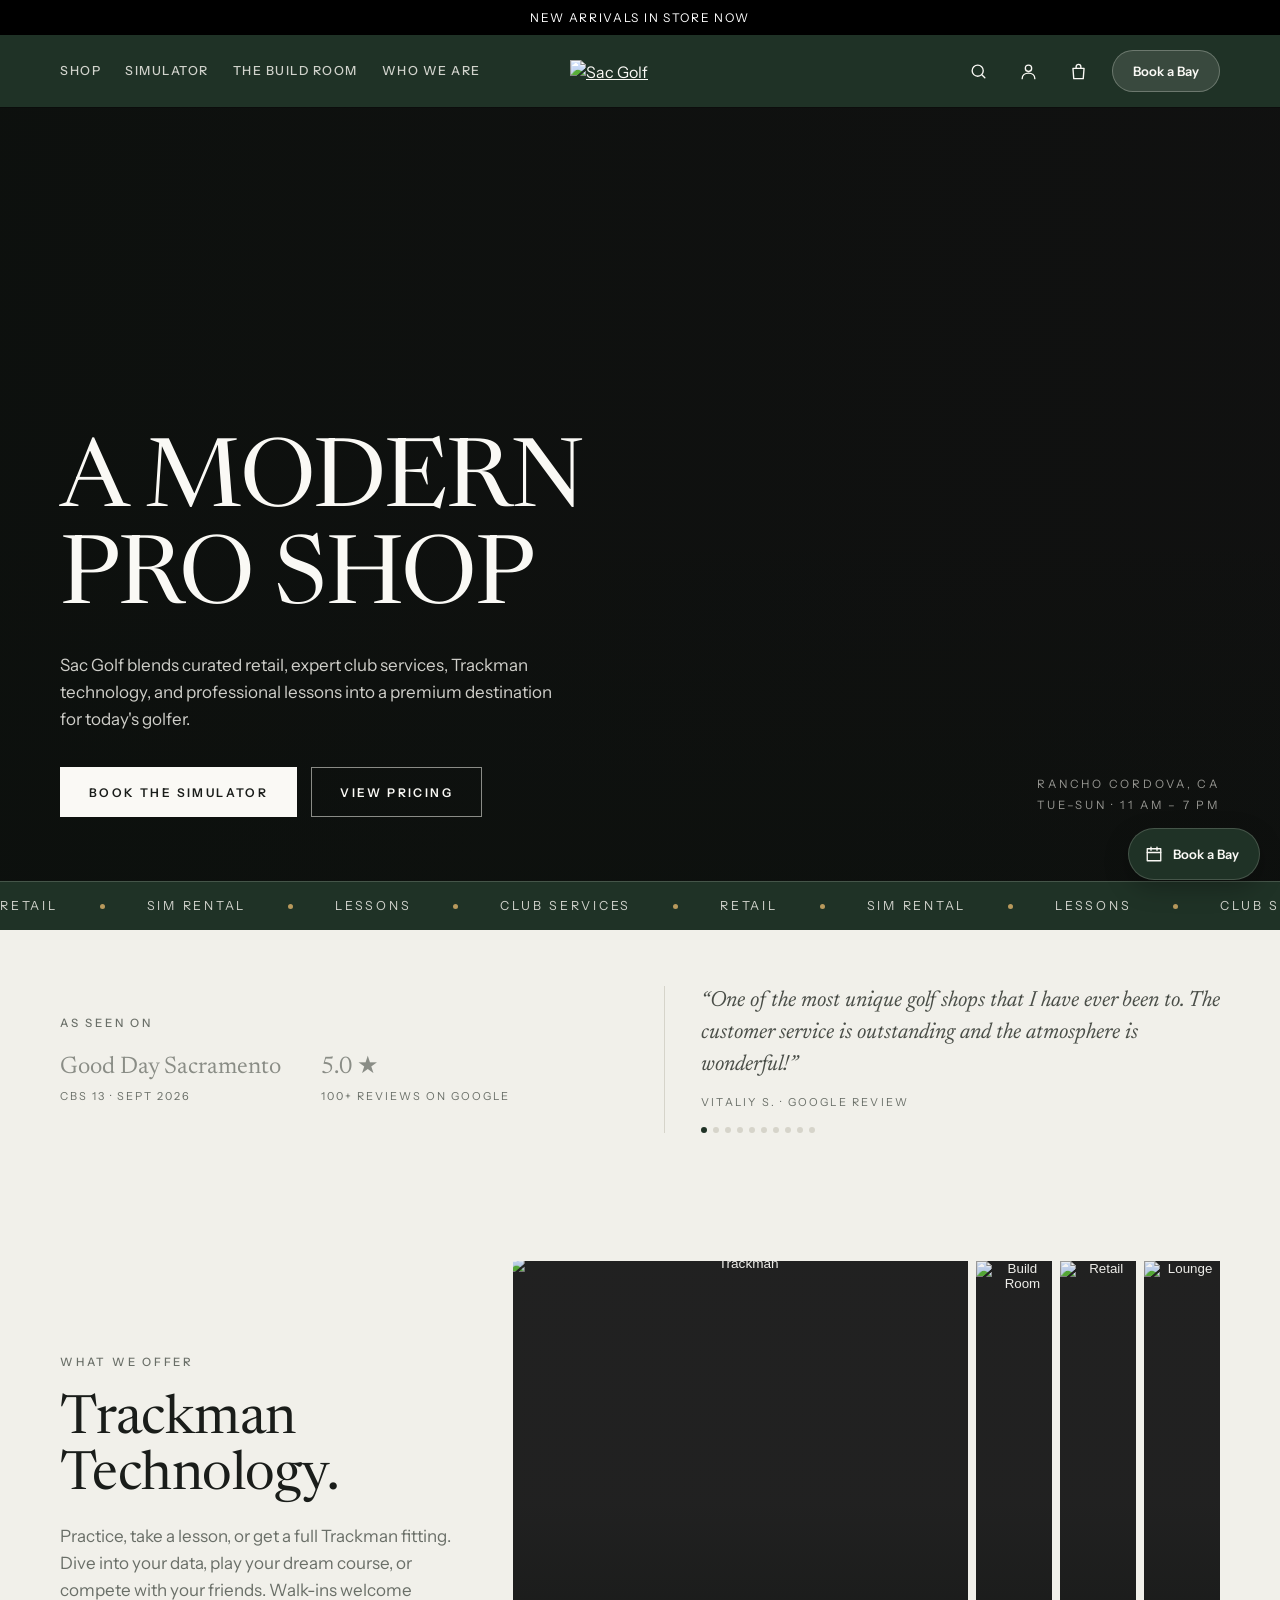
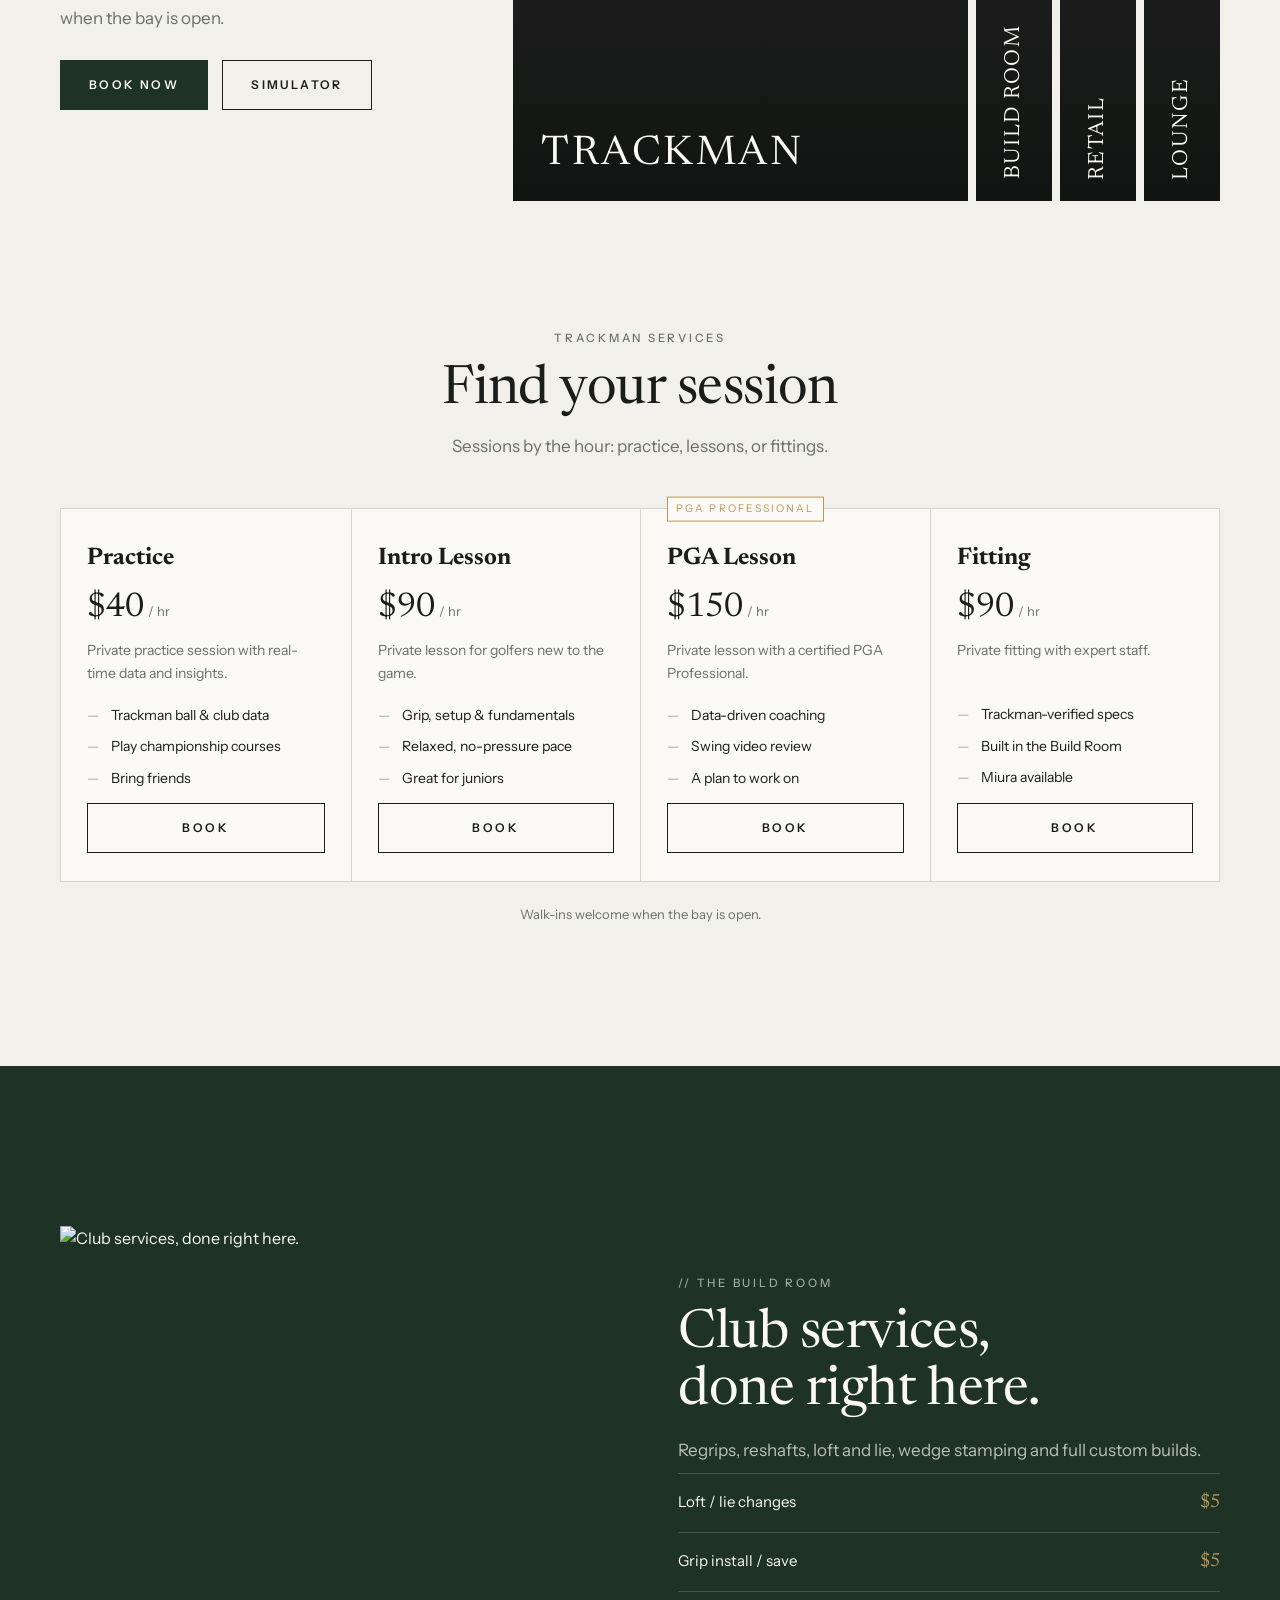
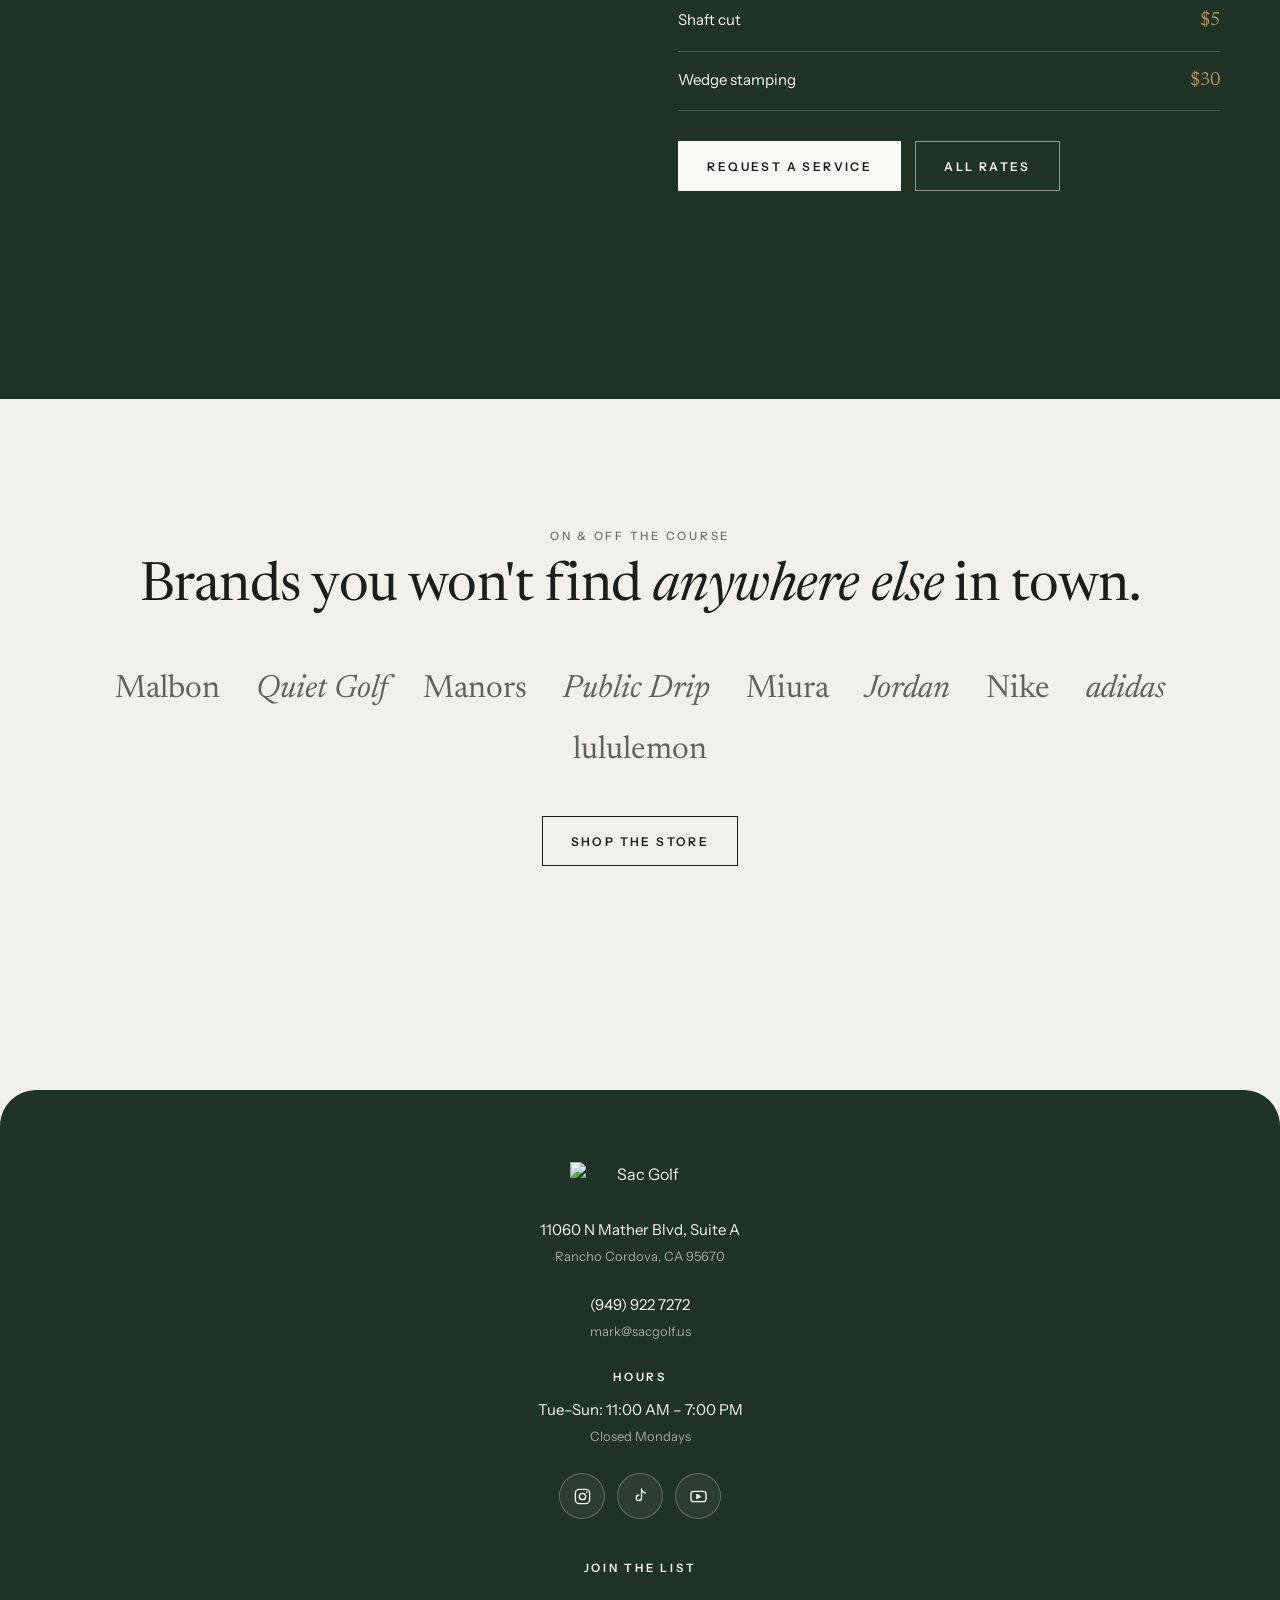
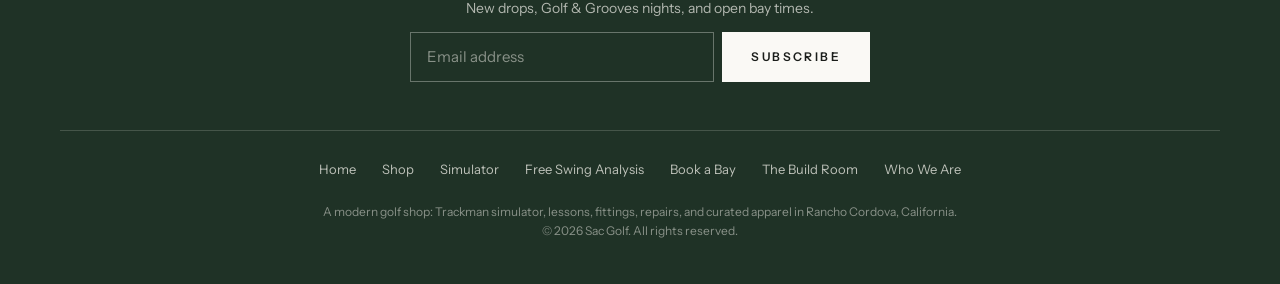
==== commit f945fcd0: "Note #7: nav About Us to Who We Are (applied by Ted, mirror shop.html has an old script error)" ====
--- a/index.html
+++ b/index.html
@@ -34,7 +34,7 @@
         </div>
       </div>
       <a href="repairs.html">The Build Room</a>
-      <a href="about-sac-golf.html">About Us</a>
+      <a href="about-sac-golf.html">Who We Are</a>
     </nav>
     <div class="header__tools">
       <a class="iconbtn hide-sm" href="#" data-sg-offline="/search" aria-label="Search"><svg width="19" height="19" viewBox="0 0 24 24" fill="none" stroke="currentColor" stroke-width="1.7" stroke-linecap="round"><circle cx="11" cy="11" r="7"/><path d="M20 20l-3.5-3.5"/></svg></a><a class="iconbtn hide-sm" href="#" data-sg-offline="/account" aria-label="Account"><svg width="19" height="19" viewBox="0 0 24 24" fill="none" stroke="currentColor" stroke-width="1.7" stroke-linecap="round"><circle cx="12" cy="8" r="4"/><path d="M4 21c0-4.4 3.6-7 8-7s8 2.6 8 7"/></svg></a><a class="iconbtn sg-cart" href="#" data-sg-offline="/cart" aria-label="Cart, 0 items"><svg width="19" height="19" viewBox="0 0 24 24" fill="none" stroke="currentColor" stroke-width="1.7" stroke-linecap="round" stroke-linejoin="round"><path d="M5 8h14l-1 13H6z"/><path d="M9 8V6a3 3 0 0 1 6 0v2"/></svg></a>
@@ -55,7 +55,7 @@
   <a class="small" href="simulator.html?service=fitting#book">Fittings</a>
   <a class="small" href="simulator.html?service=free#book">Free Swing Analysis</a>
   <a class="big" href="repairs.html">The Build Room</a>
-  <a class="big" href="about-sac-golf.html">About Us</a>
+  <a class="big" href="about-sac-golf.html">Who We Are</a>
   <a class="small" href="#" data-sg-offline="/search">Search</a><a class="small" href="#" data-sg-offline="/account">Account</a><a class="btn btn--light" style="margin-top:24px" href="simulator.html#book">Book a Bay</a>
 </div>
 </div>
@@ -192,7 +192,7 @@
       <a href="simulator.html?service=free#book">Free Swing Analysis</a>
       <a href="simulator.html#book">Book a Bay</a>
       <a href="repairs.html">The Build Room</a>
-      <a href="about-sac-golf.html">About Us</a>
+      <a href="about-sac-golf.html">Who We Are</a>
     </nav>
     <p class="footer__legal">A modern golf shop: Trackman simulator, lessons, fittings, repairs, and curated apparel in Rancho Cordova, California.<br>&copy; 2026 Sac Golf. All rights reserved.</p>
   </div>
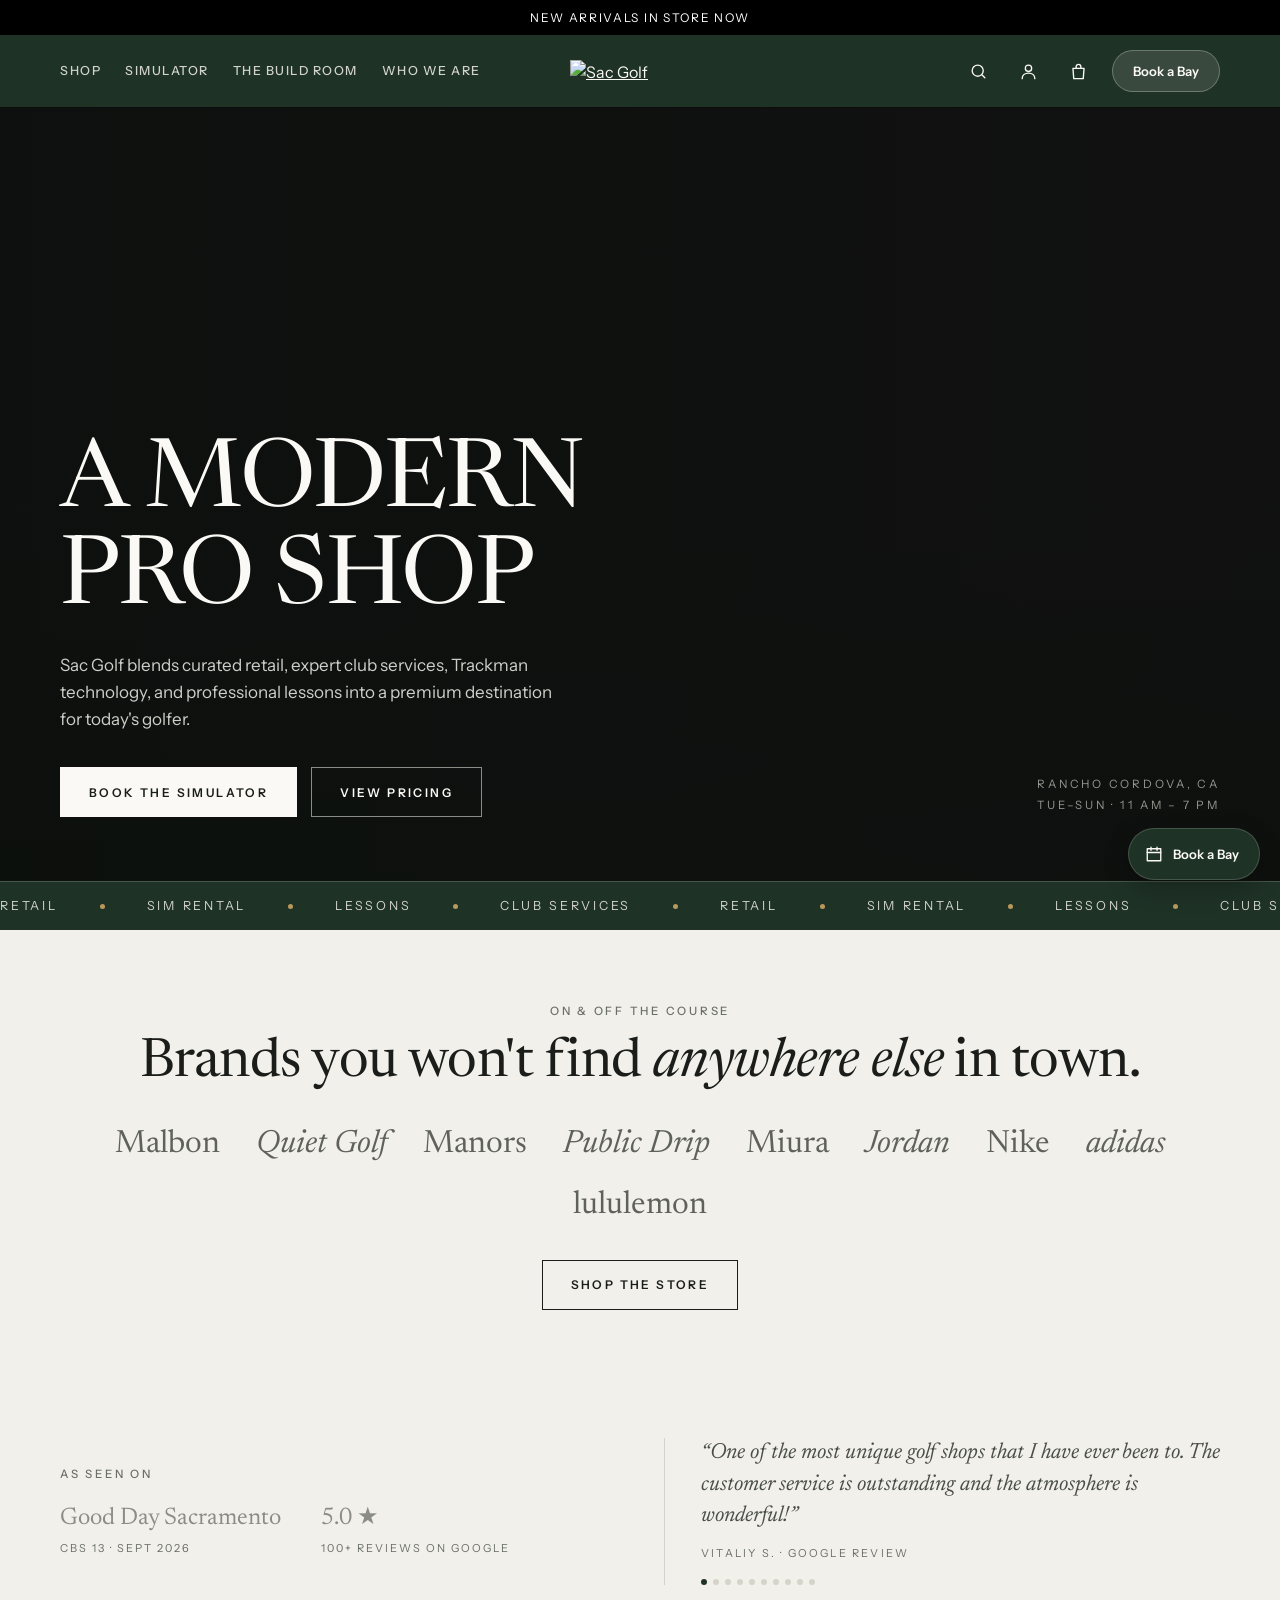
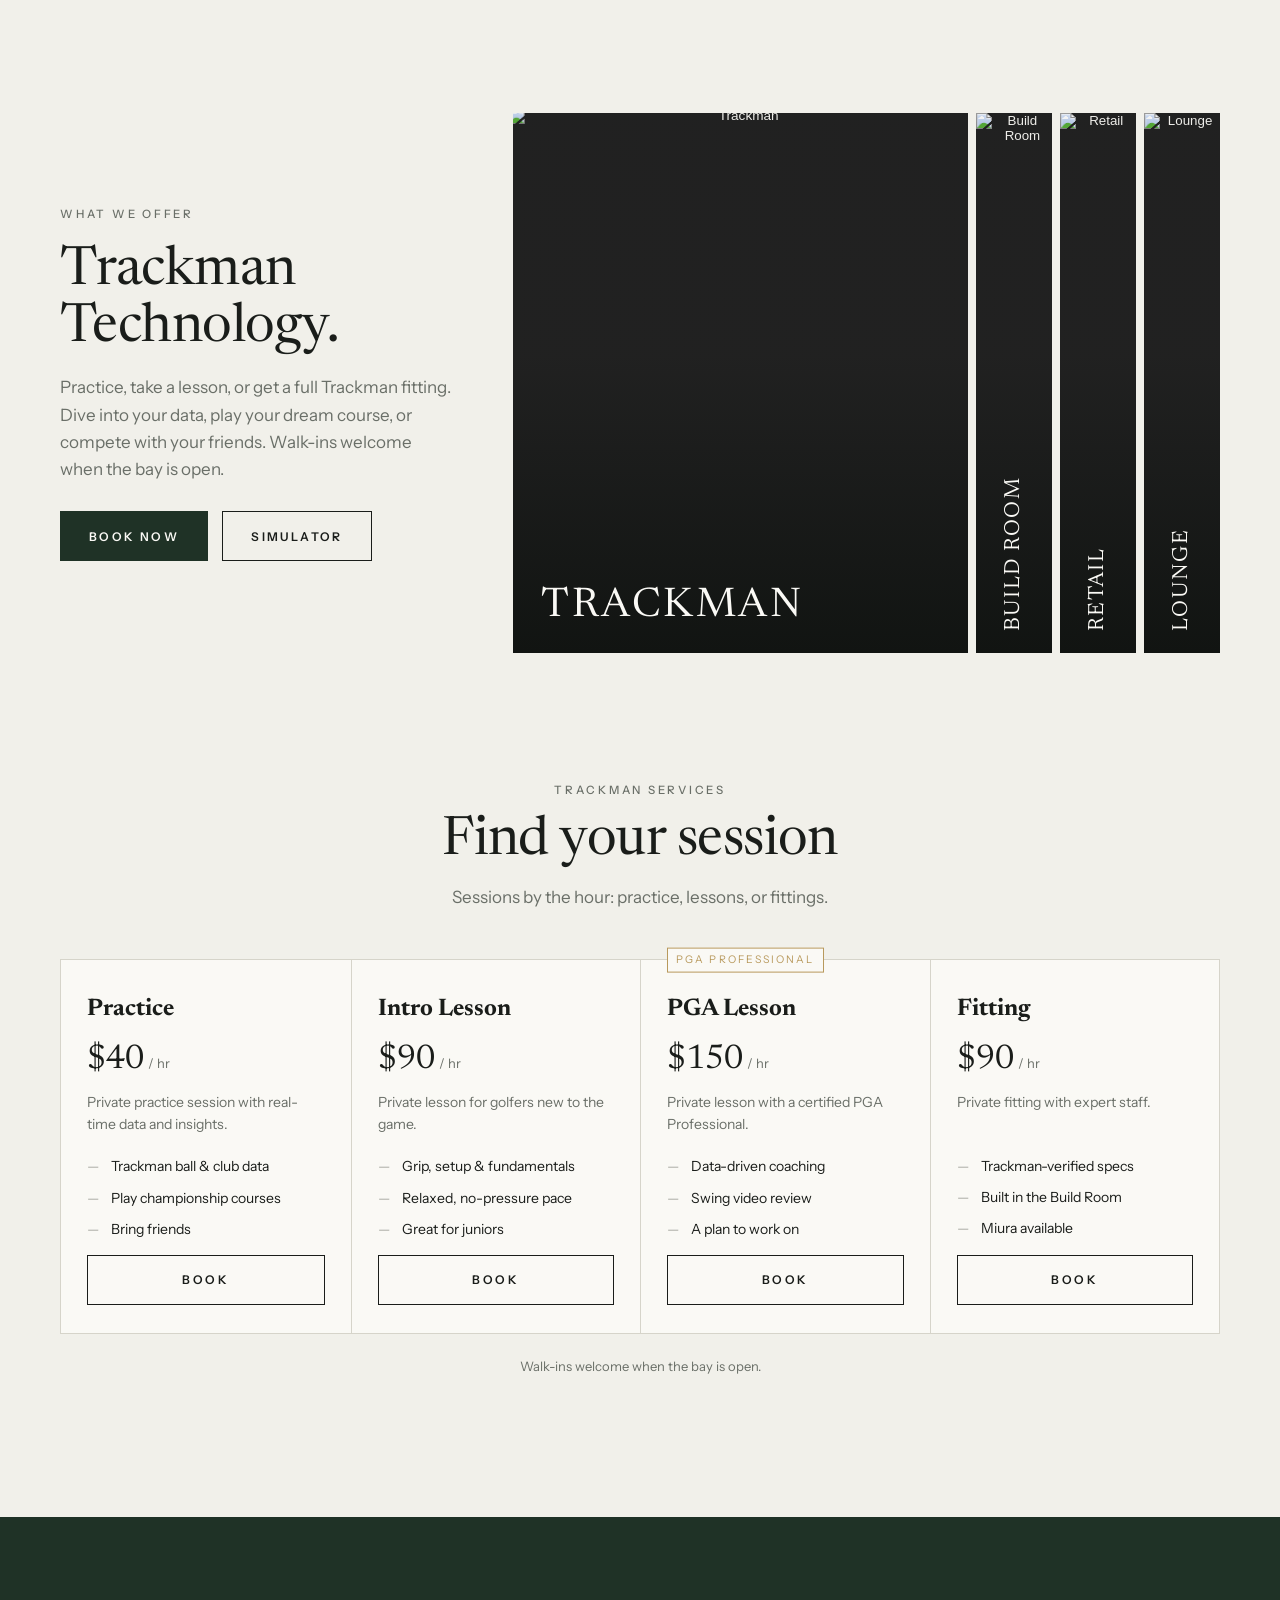
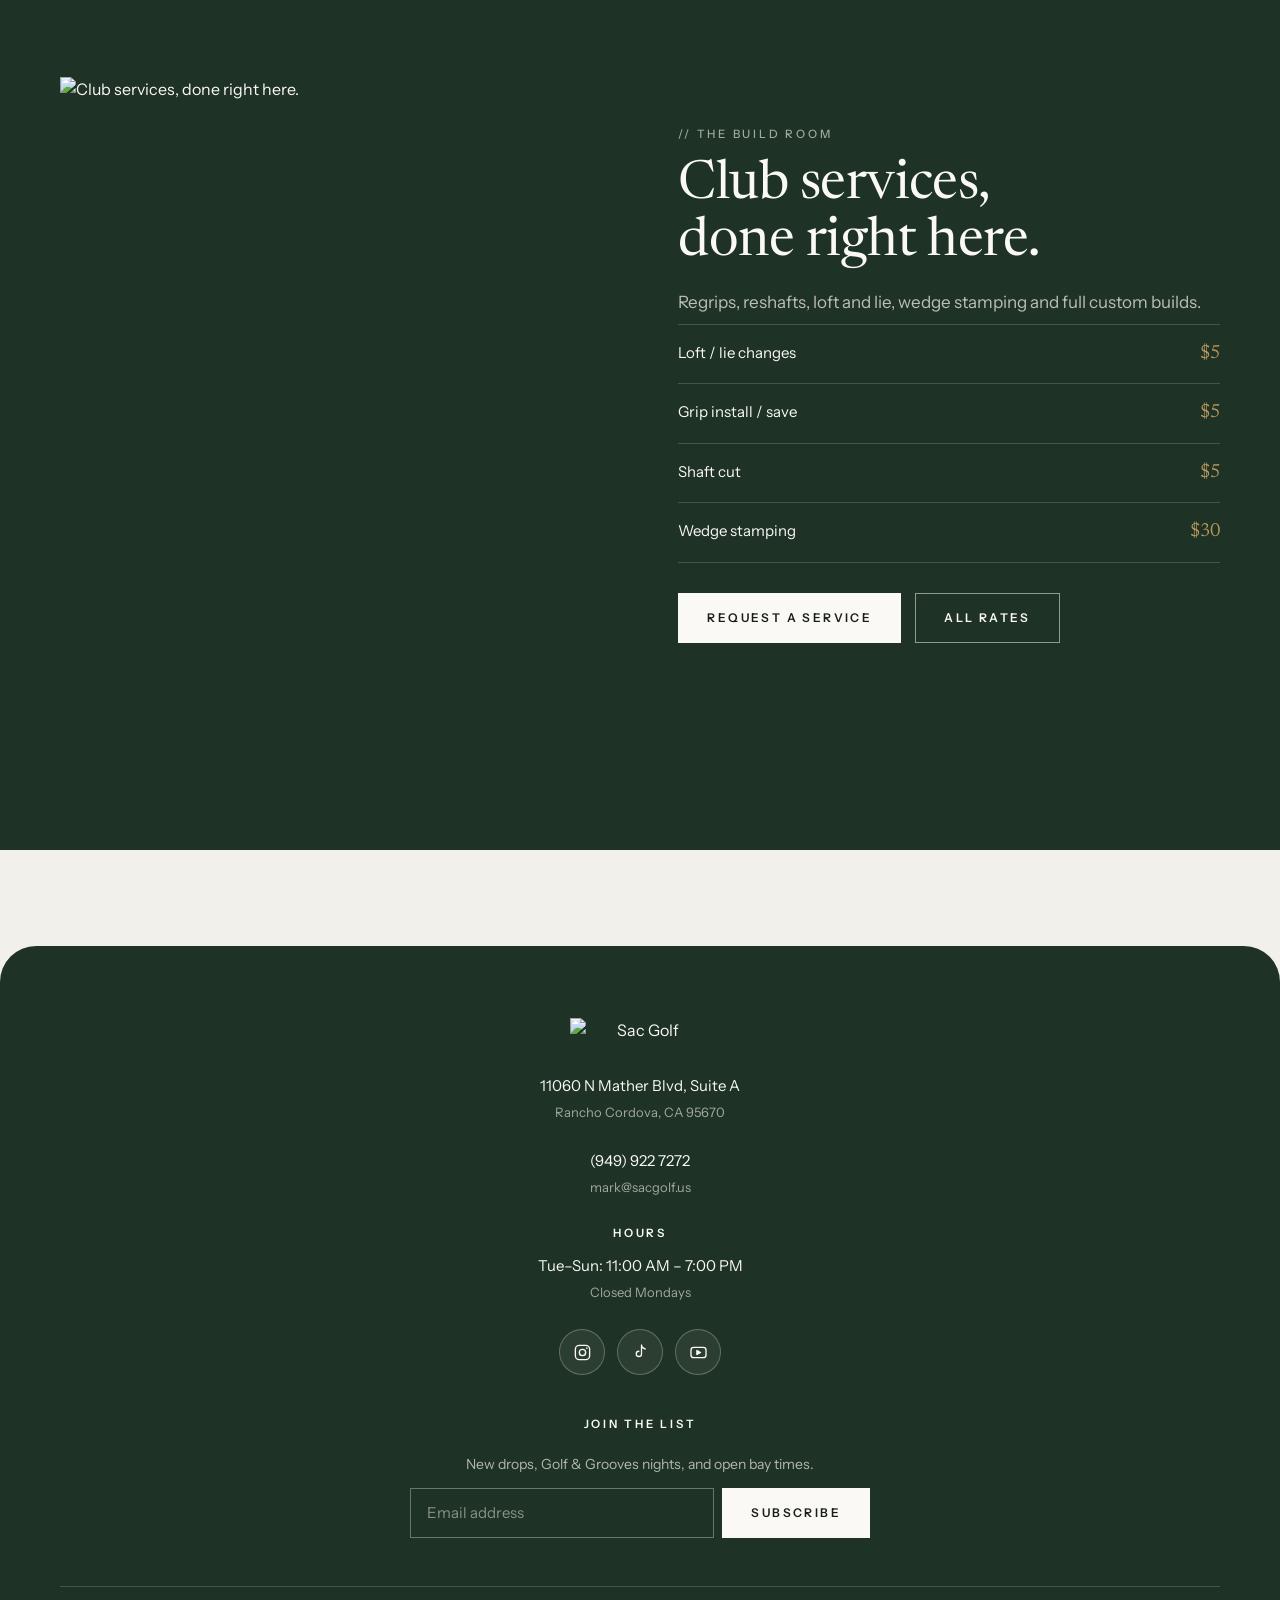
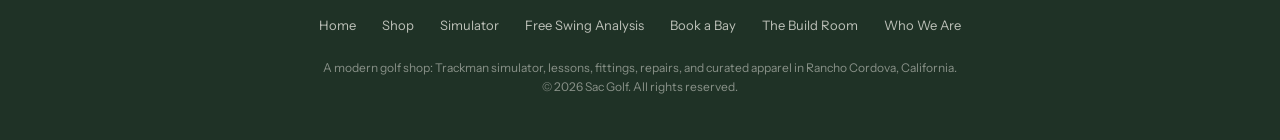
==== commit e6eb6029: "Note #10 (index.html): move this section above the good day sacrmaneto section and…" ====
--- a/index.html
+++ b/index.html
@@ -74,6 +74,12 @@
 </div><div id="shopify-section-template--29298992841075__marquee" class="shopify-section"><div class="marquee" aria-label="Retail, Sim Rental, Lessons, Club Services">
   <div class="marquee__track" aria-hidden="true"><span >Retail</span><span >Sim Rental</span><span >Lessons</span><span >Club Services</span><span >Retail</span><span >Sim Rental</span><span >Lessons</span><span >Club Services</span><span >Retail</span><span >Sim Rental</span><span >Lessons</span><span >Club Services</span><span >Retail</span><span >Sim Rental</span><span >Lessons</span><span >Club Services</span></div>
 </div>
+</div><div id="shopify-section-template--29298992841075__brands" class="shopify-section"><section class="section" style="padding-block:clamp(40px,6vw,72px)">
+  <div class="wrap"><div class="section__head section__head--center reveal" style="margin-bottom:28px">
+      <div class="eyebrow">On & Off the Course</div>
+      <h2 class="h2">Brands you won't find <em>anywhere else</em> in town.</h2>
+    </div><div class="brands reveal"><span>Malbon</span><span>Quiet Golf</span><span>Manors</span><span>Public Drip</span><span>Miura</span><span>Jordan</span><span>Nike</span><span>adidas</span><span>lululemon</span></div><div style="text-align:center;margin-top:28px"><a class="btn btn--ghost" href="contact.html">Shop the store</a></div></div>
+</section>
 </div><div id="shopify-section-template--29298992841075__proof" class="shopify-section"><section class="proof">
   <div class="wrap proof__grid">
     <div>
@@ -151,12 +157,6 @@
     </div>
   </div>
 </section>
-</div><div id="shopify-section-template--29298992841075__brands" class="shopify-section"><section class="section">
-  <div class="wrap"><div class="section__head section__head--center reveal">
-      <div class="eyebrow">On & Off the Course</div>
-      <h2 class="h2">Brands you won't find <em>anywhere else</em> in town.</h2>
-    </div><div class="brands reveal"><span>Malbon</span><span>Quiet Golf</span><span>Manors</span><span>Public Drip</span><span>Miura</span><span>Jordan</span><span>Nike</span><span>adidas</span><span>lululemon</span></div><div style="text-align:center;margin-top:40px"><a class="btn btn--ghost" href="contact.html">Shop the store</a></div></div>
-</section>
 </div>
   </main>
   <div id="shopify-section-sg-footer" class="shopify-section"><footer class="footer on-dark">
